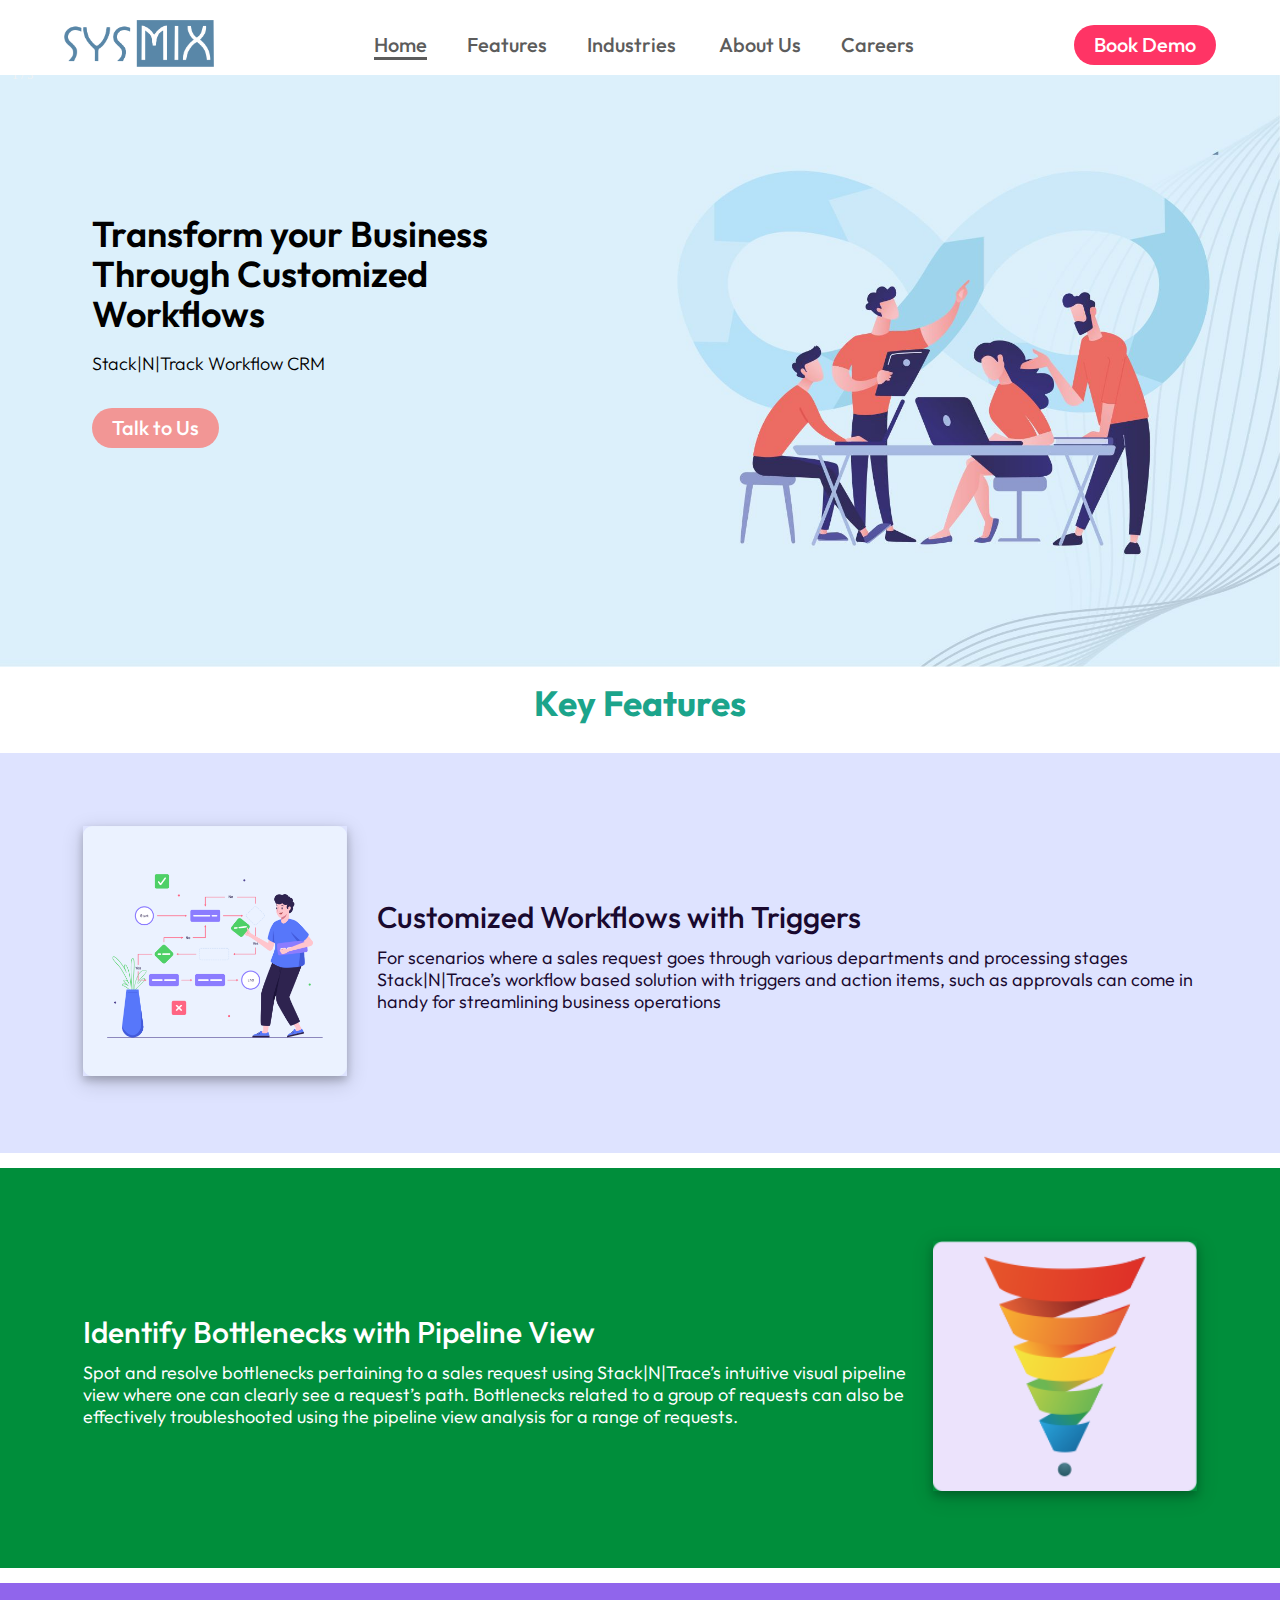
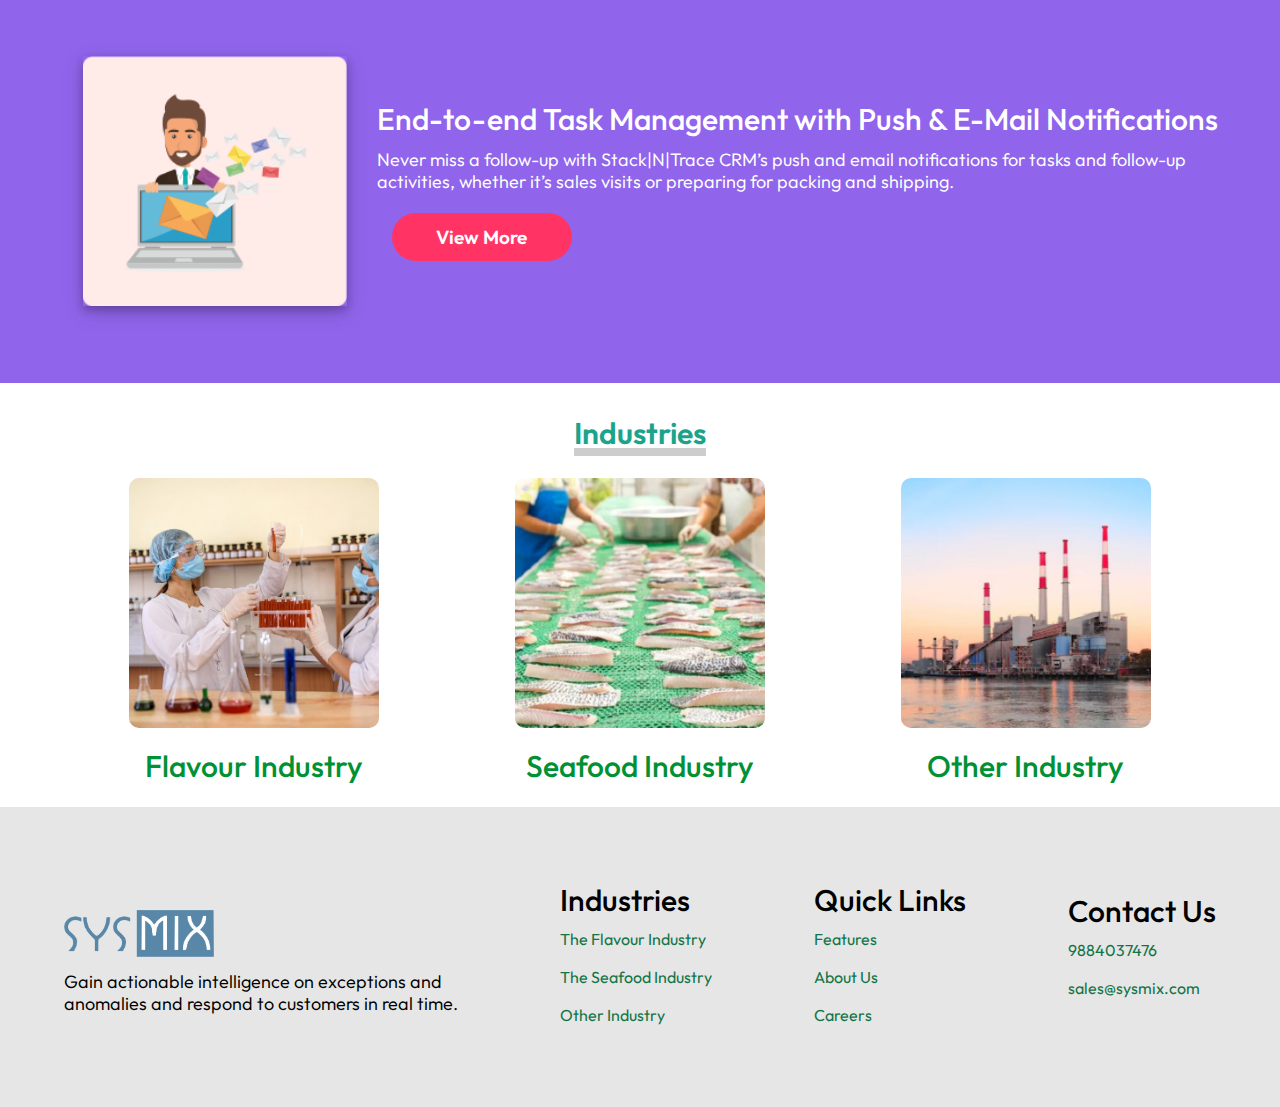
==== index.html @ d74b4821 "first commit" ====
<!DOCTYPE html>
<html lang="en">
<head>
    <meta charset="UTF-8">
    <meta name="viewport" content="width=device-width, initial-scale=1.0">
    <title>Sysmix</title>
    <link rel="stylesheet" href="./index.css">
    <link rel="stylesheet" href="https://cdnjs.cloudflare.com/ajax/libs/font-awesome/6.6.0/css/all.min.css" integrity="sha512-Kc323vGBEqzTmouAECnVceyQqyqdsSiqLQISBL29aUW4U/M7pSPA/gEUZQqv1cwx4OnYxTxve5UMg5GT6L4JJg==" crossorigin="anonymous" referrerpolicy="no-referrer" />
</head>
<body>
        <!-- start of navigation-bar -->
    <div class="navbar">
        <div class="navbar-content">
            <div class="logo">
                <a href="index.html"><img src="./images/Page 2sysmix logo.png" alt=""></a>
            </div>
            <div class="links-content">
                <ul class="nav-links">
                    <li style="text-decoration: underline; text-decoration-thickness: 3px; text-underline-offset: 5px; text-decoration-color: #5c5c5c;"><a href="index.html">Home</a></li>
                    <li><a href="features.html">Features</a></li>
                    <li class="submenu">
                        <a href="flavourindustry.html">Industries <i class="fa-solid fa-angle-down icon"></i></a>
                        <ul class="submenu-content">
                                <div class="submenu-content1">
                                    <div>
                                        <li>
                                            <a href="flavourindustry.html">Flavours
                                            <p>Lorem, ipsum dolor sit amet consectetur adipisicing elit.</p>
                                            </a>
                                        </li>
                                    </div>
                                   
                                     <div>
                                        <li><a href="seafoodindustry.html">Seafood
                                            <p>Lorem, ipsum dolor sit amet consectetur adipisicing elit.</p></a>
                                        </li>

                                    </div>
                                </div>
                                <div class="submenu-content2">
                                    <div>
                                        <li>
                                            <a href="otherindustry.html">Others
                                            <p>Lorem, ipsum dolor sit amet consectetur adipisicing elit.</p></a>
                                        </li>
                                    </div>
                                </div>
                                
                               
                        </ul>
                        
                    
                    </li>
                    <li><a href="aboutus.html">About Us</a></li>
                    <li><a href="career.html">Careers</a></li>
                </ul>
            </div>
            <div class="navbar-button ">
                <button>Book Demo</button>
            </div>
            <button class="nav_toggle">☰</button>
        </div>
    </div>
    <!-- end of navigation-bar -->

     <!-- start of carousel section -->
     <div class="slideshow-container">

        <div class="mySlides fade">
          <div class="numbertext">1 / 3</div>
          <img src="./images/Banner 1.jpg" style="width:100%">
          <div class="text">
           <h1>Transform your Business <br> Through Customized <br> Workflows</h1>
           <h6>Stack|N|Track Workflow CRM</h6>
           <button style="background-color: #f29695; border-style: none;">Talk to Us</button>
          </div>
        </div>
        
        <div class="mySlides fade">
          <div class="numbertext">2 / 3</div>
          <img src="./images/Banner 2.jpg" style="width:100%">
          <div class="text">
           <h1>Maximize Your  <br> Business Potential</h1>
           <h6>Stack|N|Trace can create and automate your workflows with simple condition-based triggers to perform a wide variety of tasks, handling  everything from start-to finish while the sales team can concentrate on winning deals</h6>
           <button style="background-color: #879251; border-style: none;">Book Demo</button>
          </div>
        </div>
        
        <div class="mySlides fade">
          <div class="numbertext">3 / 3</div>
          <img src="./images/Banner 3.jpg" style="width:100%">
          <div class="text">

           <h1>Improve Tracking of Request Pipelines & Ship Faster</h1>
           <h6>Stack|N|Trace CRM's advanced request pipeline tracking system provides complete visibility into your processes, empowering you to make informed 
           decisions and keep the customers satisfied on their journeys.</h6>
           <button style="background-color: #1BA48B; border-style: none;">Book Demo</button>
          </div>
        </div>
        
     </div>
        <br>
        <div style="text-align:center">
          <span class="dot"></span> 
          <span class="dot"></span> 
          <span class="dot"></span> 
        </div>

     <!-- end of carouse section -->

      <!-- start of features -->
      <div class="features">
        <h3> Key Features</h3>
      </div>
      <!-- end of features -->

     <!-- start of customized -->
     <div class="customized">
        <div class="customized-content">
              <div class="img"> 
                 <img src="./images/Page 5first.png" alt="" srcset="">

              </div>
              <div class="right-content">
                 <h1>Customized Workflows  with Triggers</h1>
                 <p>For scenarios where a sales request goes through various departments and processing stages Stack|N|Trace’s workflow based solution with triggers and action items, such as approvals can come in handy for streamlining business operations</p>

              </div>
              
        </div>
    </div>
     <!-- end of customized section -->

     <!-- start of  bottleneck section -->
     <div class="bottleneck-section">
        <div class="bottleneck-content">
           <div class="bottlenect-leftcontent">
                 <h1>Identify Bottlenecks 
                    with Pipeline View</h1>
                    <p>Spot and resolve bottlenecks pertaining to a sales request using Stack|N|Trace’s intuitive visual pipeline view  where one can clearly see a request’s path. Bottlenecks 
                       related to a group of requests can also be effectively troubleshooted using the pipeline view analysis for a  range of requests.</p>
           </div>
           <div class="bottleneck-rightcontent">
              <img src="./images/Page 10.png" alt="">
           </div>

        </div>

      </div>
      <!-- end of bottlenect section -->

       <!-- start of task-management section -->
       <div class="task-management">
        <div class="task-managementcontent">
           <div class="left-content">
              <img src="./images/Page 2feature 3.png" alt="">
           </div>
           <div class="right-content">
              <h1>
                 End-to-end Task Management 
                 with Push & E-Mail Notifications</h1>
              <p >Never miss a follow-up with Stack|N|Trace CRM’s push and email notifications for tasks  and  follow-up activities, whether it’s sales visits or preparing for packing and shipping.</p>
              <a href="features.html"><button>View More</button></a>
           </div>
        </div>
    </div>

    <!-- end of task-management section -->


    <!-- start of Industries -->
    <div class="industry-heading">Industries</div>

    <!-- end of indusstries heading -->

    <!-- start of industries-content -->
        <div class="industry">
            <div class="industry-content">
                <div class="content-1">
                    <div class="img" >
                       <a href="flavourindustry.html"><img src="./images/Page 9Flavour2.jpg" alt=""></a>
                    </div>
                    <div class="heading">
                       <h2>Flavour Industry</h2>
                    </div>
                 </div>
                 <div class="content-1">
                    <div class="img" >
                       <a href="seafoodindustry.html"><img src="./images/Page 10Sea Food.jpg" alt=""></a>
                    </div>
                    <div class="heading">
                       <h2>Seafood Industry</h2>
                    </div>
                 </div>
                 <div class="content-1">
                    <div class="img" >
                       <a href="otherindustry.html"><img src="/images/Page 11Others.jpg" alt=""></a>
                    </div>
                    <div class="heading">
                       <h2>Other Industry</h2>
                    </div>
                 </div>
            </div>
        </div>
    <!-- end of industries-content -->

        <!-- start of footer-section -->
        <div class="footer">
         <div class="footer-content">
             <div class="content-1">
                 <img src="./images/Page 2sysmix logo.png" alt="" style="width: 150px; height: 47px;">
                 <p>Gain actionable intelligence on exceptions and <br>
                     anomalies and respond to customers in real time.</p>
             </div>
             <div class="content-2">
                 <h1>Industries</h1>
                 <ul>
                 <li><a href="flavourindustry.html"> The Flavour Industry</a></li>
                 <li><a href="seafoodindustry.html"> The Seafood Industry </a></li>
                <li><a href="otherindustry.html">Other Industry </a></li>
                 </ul>
             </div>
             <div class="content-3">
                 <h1>Quick Links</h1>
                 <ul>
                 <li><a href="features.html"> Features</a></li>
                 <li><a href="aboutus.html"> About Us</a></li>
                 <li><a href="career.html"> Careers</a></li>
                 </ul>
             </div>
             <div class="content-4">
                 <h1>Contact Us</h1>
                 <ul>
                 <li><i class="fa-solid fa-phone"style="color:#000;"></i><a href=""> 9884037476</a></li>
                 <li><i class="fa-solid fa-envelope " style="color:#000;"></i><a href=""> sales@sysmix.com</a></li>
                 <div style="display: flex;flex-direction: row; margin-top: 6px;">
                     <i class="fa-brands fa-facebook-f " style="margin: 5px 5px; cursor: pointer;"></i>
                     <i class="fa-brands fa-instagram" style="margin: 5px 5px; cursor: pointer;"></i>
                     <i class="fa-brands fa-twitter" style="margin: 5px 5px; cursor: pointer;"></i>
                 </div>
                 
                 </ul>
             </div>
 
         </div>
     </div>
<!-- end of footer-section -->
      <script src="./index.js"></script>
       
</body>
</html>
---- index.css ----
@import url('https://fonts.googleapis.com/css2?family=Outfit:wght@100..900&display=swap');
*{
    margin: 0;
    padding: 0;
    box-sizing: border-box;
}

    /* start of navbar */
.navbar{
    /* border: 1px solid red; */
    max-width: 100%;
    min-height: 50px;
    margin-top: 15px;
    position: fixed;
    top: 0;
    left: 0;
    width: 100%;
    z-index: 999999;
    background-color: #fff;
    
}
.navbar .navbar-content{
    max-width: 90%;
    min-height: 50px;
    /* border: 1px solid green; */
    margin: 0 auto;
    display: flex;
    flex-direction: row;
    align-items: center;
    justify-content: space-between;
}
.navbar .navbar-content .logo a img{
    width: 150px;
    height: 47px;
    
}
.navbar .navbar-content .links-content .nav-links{
    display: flex;
    flex-direction: row;
    justify-content: space-between;
    align-items: center;
    /* border: 1px solid red; */
    max-width: 600px;
    /* gap: 50px; */
}
.navbar .navbar-content .links-content .nav-links li{
    list-style-type: none;
    font-family: "Outfit",sans-serif;
    font-size: 20px;
    font-style: normal;
    font-weight:500;
    line-height: 20px;
    /* border: 1px solid green; */
    margin-right: 40px;
}
.navbar .navbar-content .links-content .nav-links li:last-child{
    margin-right: 0;
}
.navbar .navbar-content .links-content .nav-links li:hover{
    text-decoration: underline;
    text-decoration-thickness: 3px;
    text-underline-offset: 5px;
    text-decoration-color: #5c5c5c;
}
.navbar .navbar-content .links-content .nav-links li a{
    text-decoration: none;
    color: #5c5c5c;
}

.navbar .navbar-content .links-content .nav-links .submenu  .submenu-content{
    display: none;
    position: absolute;
    left: 0;
    width: 100%;
    min-height: 200px;
    background-color: #fff;
    z-index: 99999;
    top: 45px;
   
}
.navbar .navbar-content .links-content .nav-links .submenu:hover .submenu-content{
    display: block;
    display: flex;
    flex-direction: row;
    justify-content: center;
    align-items: center;
    /* gap: 20px; */
    
}
.navbar .navbar-content .links-content .nav-links .submenu .submenu-content .submenu-content1{
   display: flex;
   flex-direction: column;

}
.navbar .navbar-content .links-content .nav-links .submenu .submenu-content .submenu-content1 div{
    margin: 20px 25px;
    /* border: 1px solid red; */
    width: 300px;
    padding: 20px 20px;
}
.navbar .navbar-content .links-content .nav-links .submenu .submenu-content .submenu-content1 div:hover {
    background-color: lightgrey;
    cursor: pointer;
}
.navbar .navbar-content .links-content .nav-links .submenu .submenu-content .submenu-content1 div:hover li{
    text-decoration: none;
}
.navbar .navbar-content .links-content .nav-links .submenu .submenu-content .submenu-content1 div li p{
    font-family: "Outfit",sans-serif;
    font-size: 16px;
    font-weight: 300;
    line-height: 18px;
    color: #5c5c5c;
    margin: 10px 0px;
}
.navbar .navbar-content .links-content .nav-links .submenu .submenu-content .submenu-content2 div li p{
    font-family: "Outfit",sans-serif;
    font-size: 16px;
    font-weight: 300;
    line-height: 18px;
    color: #5c5c5c;
    margin: 10px 0px;
}
.navbar .navbar-content .links-content .nav-links .submenu .submenu-content .submenu-content2 div{
    position: relative;
    bottom: 70px;
}
.navbar .navbar-content .links-content .nav-links .submenu .submenu-content .submenu-content2 div{
    margin: 20px 25px;
    /* border: 1px solid red; */
    width: 300px;
    padding: 20px 20px;
}
.navbar .navbar-content .links-content .nav-links .submenu .submenu-content .submenu-content2 div:hover {
    background-color:lightgrey;
    cursor: pointer;
}
.navbar .navbar-content .links-content .nav-links .submenu .submenu-content .submenu-content2 div:hover li{
    text-decoration: none;
}
.navbar .navbar-content .links-content .nav-links .submenu  .submenu-content li{
    list-style-type: none;
    font-family: "Outfit",sans-serif;
    font-size: 20px;
    font-style: normal;
    font-weight:500;
    line-height: 20px;
}
.navbar .navbar-content .links-content .nav-links .submenu  .submenu li a{
    text-decoration: none;
    color: #5c5c5c;
}
.navbar .navbar-content .links-content .nav-links li a .icon{
    margin-left: 3px;
    transition: transform 0.3s ease;
}
.navbar .navbar-content .links-content .nav-links li a:hover .icon{
    transform: rotate(180deg);
}
.navbar .navbar-content .navbar-button button{
        padding: 10px 20px;
         border-radius: 50px;
         color: #fff;
         background-color: #ff3465;
         font-family: "Outfit",sans-serif;
         font-style: normal;
         font-size: 20px;
         font-weight: 500;
         line-height: 20px;
         color: #fff;
         margin: 10px 0px ;
         border-style: none;
}
.navbar .navbar-content .navbar-button button:hover{
    cursor: pointer;
    outline: 2px solid #ff3465;
    background-color: #fff;
    color: #ff3465;
    box-sizing: border-box;
}
@media only screen and (min-width: 980px) {
 .navbar .navbar-content .links-content{
  display: block;
 }
 .navbar .navbar-content .navbar-button{
  display:block;
 }
 .navbar .navbar-content .nav_toggle{
  display: none;
 }
}
@media only screen and (max-width:981px) {
  .navbar .navbar-content .links-content{
    display:none;
   }
   .navbar .navbar-content .navbar-button{
    display: none;
   }
   .navbar .navbar-content .nav_toggle{
    display: block;
   }
  
  
}
/* end of navbar */

/*start of  automatic carousel section */
    .slideshow-container{
    max-width: 100%;
    min-height: 100px;
    }
    .mySlides {
    display: none;
    /* border: 1px solid blue; */
    position: relative;
    top: 60px;
    }
  
  /* Slideshow container */
  .slideshow-container {
    max-width: 100%;
    position: relative;
    /* border: 1px solid red; */
  }
  
  /* Caption text */
  .text {
    color:#000;
    font-size: 15px;
    padding: 8px 12px;
    position: absolute;
    /* border: 1px solid red;  */
    bottom: 200px; 
    min-height: 200px;
    max-width: 500px;
    left: 30px;
   
    
  }
  .text h1{
    font-family: "Outfit", sans-serif;
    font-style: normal;
    font-weight: 600;
    color: #000;
    font-size: 36px;
    line-height: 40px;
    margin:11 0px;
  }
  .text h6{
    font-family: "Outfit", sans-sefif;
    font-style: normal;
    font-weight: 300;
    color: #000;
    font-size: 18px;
    line-height: 29px;
    margin: 15px 0px;
  }
  .text button{
    margin:15px 0px;
    padding: 10px 20px;
    /* width: 200px; */
    border-radius: 50px;
    color: #fff;
    font-family: "Outfit", sans-serif;
    font-weight: 500;
    font-size: 20px;
    line-height: 20px;
    font-style: normal;
  }
  .text button:hover{
    cursor: pointer;
    border-radius: 50px;
    outline: 2px solid #ff3465;
    /* color: #ff3465;
    background-color:#fff ; */
  }
  .slideshow-container .mySlides .text{
    /* position: relative;
    left: 500px; */
    margin-left: 50px;
  }
  
  /* Number text (1/3 etc) */
  .numbertext {
    color: #f2f2f2;
    font-size: 12px;
    padding: 8px 12px;
    position: absolute;
    top: 0;
  }
  
  /* The dots/bullets/indicators */
  .dot {
    height: 15px;
    width: 15px;
    margin: 0 2px;
    background-color: #bbb;
    border-radius: 50%;
    display: inline-block;
    transition: background-color 0.6s ease;
  }
  
  .active {
    background-color: #717171;
  }
  
  /* Fading animation */
  .fade {
    animation-name: fade;
    animation-duration: 1.5s;
  }
  
  @keyframes fade {
    from {opacity: .4} 
    to {opacity: 1}
  }
  
  /* On smaller screens, decrease text size */
  @media only screen and (max-width: 300px) {
    .text {font-size: 11px}
  }
  
  /* end of automatic carousel section */
  
/* start of features section */
.features{
    text-align: center;
    position: relative;
    top: 20px;
    color: #1BA48B;
    font-family: "Outfit", sans-serif;
    font-style: normal;
    font-weight: 600px;
    font-size: 30px;
    line-height: 70px;
    /* text-decoration: underline 8px #cdcdcd; */
  }
/* end of features section */



/* start of customized section */
.customized{
    /* border: 1px solid red; */
    min-height:400px;
    max-width: 100%;
    position: relative;
    top: 20px;
    background-color: #dee3ff;
    color: #19092f;
    display: flex;
    flex-direction: row;
    justify-content: center;
    align-items: center;
    margin: 15px 0px;
    /* border: 1px solid red; */
  }
  .customized-content{
    /* border: 1px solid red; */
    /* margin: 0 5%; */
    max-width: 90%;
    /* min-height: 100px; */
    display: flex;
    flex-direction: row;
    justify-content: space-between;
    align-items: center;
    position: relative;
    /* flex-wrap: wrap; */
    /* top: 60px; */
    /* border: 1px solid green; */
  }
  .customized-content .img{
    max-width: 100%;
  }
  .customized-content .img img{
    max-width: 100%;
    height: 250px;
    box-shadow: 0 4px 8px 0 rgba(0, 0, 0, 0.2), 0 6px 20px 0 rgba(0, 0, 0, 0.19);
    object-fit: fill;
  }
  .customized-content .right-content{
    /* border: 1px solid red; */
    width: 850px;
    min-height: 100px;
    position: relative;
    left: 30px;
    /* border: 1px solid red; */
  }
  .customized-content .right-content h1{
    font-family: "Outfit", sans-serif;
    font-style: normal;
    font-size: 1.875rem;
    font-weight: 500;
    line-height: 39px;
    color: #19092f;
    margin: 10px 0px;

  
  }
  .customized-content .right-content p{
    font-family: "Outfit", sans-serif;
    font-style: normal;
    font-size: 1.125rem;
    font-weight: 350;
    line-height: 22px;
    color: #19092f;
    margin: 5px 0;
  }

  /* end of customized section */

  /* start of bottlenecks-section */
  .bottleneck-section{
    /* border: 1px solid red; */
    max-width: 100%;
    min-height:400px;
    position: relative;
    top: 20px;
    background-color:#008e3b ;
    color: #fff;
    display: flex;
    align-items: center;
    justify-content: center;
    margin: 15px 0px;
    }
  .bottleneck-section .bottleneck-content{
    display: flex;
    flex-direction: row;
    /* margin: 0 5%; */
    max-width: 90%;
    /* height: 550px; */
    /* border: 1px solid purple; */
    justify-content: space-between;
    align-items: center;
  }
  .bottleneck-section .bottleneck-content .bottlenect-leftcontent{
    width: 850px;
    min-height: 100px;
  }
  .bottleneck-section .bottleneck-content .bottlenect-leftcontent h1{
    font-family: "Outfit", sans-serif;
      font-style: normal;
      font-size: 1.875rem;
      font-weight: 500;
      line-height: 39px;
      color: #fff;
      margin: 10px 0px;
  } 
  .bottleneck-section .bottleneck-content .bottlenect-leftcontent p{
    font-family: "Outfit", sans-serif;
      font-style: normal;
      font-size: 1.125rem;
      font-weight: 350;
      line-height: 22px;
      color: #fff;
      margin: 5px 0;
  }
  .bottleneck-section .bottleneck-content .bottlenect-leftcontent{
    max-width: 100%;
  }
  .bottleneck-section .bottleneck-content .bottleneck-rightcontent img{
    width:100%;
      height: 250px;
      box-shadow: 0 4px 8px 0 rgba(0, 0, 0, 0.2), 0 6px 20px 0 rgba(0, 0, 0, 0.19);
      object-fit: fill;
  }

  /* end of bottlenecks-section */

  /* start of taskmanagement-section */
  .task-management{
    max-width: 100%;
    min-height:400px;
    position: relative;
    top: 20px;
    background-color:#9065ec ;
    color: #fff;
    display: flex;
    align-items: center;
    justify-content: center;
    margin: 15px 0px;
    /* border: 1px solid red; */
  }
  .task-management .task-managementcontent{
    display: flex;
    flex-direction: row;
    /* margin: 0 5%; */
    max-width: 90%;
    /* height: 550px; */
    /* border: 1px solid green; */
    justify-content: space-between;
    align-items: center;
  }
  .task-management .task-managementcontent .left-content{
    max-width: 100%;
  }
  .task-management .task-managementcontent .left-content img{
    max-width:100%;
      height: 250px;
      box-shadow: 0 4px 8px 0 rgba(0, 0, 0, 0.2), 0 6px 20px 0 rgba(0, 0, 0, 0.19);
  }
  .task-management .task-managementcontent .right-content{
    width: 850px;
    min-height: 100px;
    position: relative;
    /* right:40px; */
    left: 30px;
  }
  .task-management .task-managementcontent .right-content h1{
    font-family: "Outfit", sans-serif;
    font-style: normal;
    font-size: 1.875rem;
    font-weight: 500;
    line-height: 39px;
    color: #fff;
    margin: 10px 0px;
  }
  .task-management .task-managementcontent .right-content p{
    font-family: "Outfit", sans-serif;
      font-style: normal;
      font-size: 1.125rem;
      font-weight: 350;
      line-height: 22px;
      color: #fff;
      margin: 5px 0;
      
  }
  .task-management .task-managementcontent .right-content button{
    background-color: #ff3465;
    color: #fff;
    padding: 10px;
    margin: 15px;
    font-size: 19px;
    border-radius: 25px;
    width: 180px;
    border-style: none;
    font-family: "Outfit", sans-serif;
    font-style: normal;
    font-weight: 600;
    line-height: 18px;
    padding: 15px 0px;
  }
  .task-management .task-managementcontent .right-content button:hover{
    cursor: pointer;
    outline: 2px solid #ff3465;
    background-color: #fff;
    color: #ff3465;
  }
  /* end of taskmanagement-section */

  /* start of industry-heading */
    .industry-heading{
    text-align: center;
    position: relative;
    top: 20px;
    color: #1ba48b;
    font-family: "Outfit",sans-serif;
    font-style: normal;
    font-weight: 600;
    font-size: 30px;
    line-height: 70px;
    text-decoration: underline 8px #cdcdcd;
  
  }
  /* end of industry-heading */

 /* start of industry-content */
.industry{
    max-width: 100%;
    min-height: 300px;
    /* border: 1px solid red; */
    position:relative;
    top: 30px;

}
.industry .industry-content{
    width: 90%;
    /* border: 1px solid green; */
    margin: 0 auto;
    display: flex;
    flex-direction: row;
    justify-content: space-around;
    align-items: center;
    gap: 5px;
}
.industry .industry-content .content-1{

}
.industry .industry-content .content-1 .img{
    max-width: 100%;
}
.industry .industry-content .content-1 .img a img{
    width: 100%;
    height: 250px;
    border-radius: 10px;
    transition: transform .2s;
    object-fit: contain;
}
.industry .industry-content .content-1 .img a img:hover{
    transform: scale(1.1);
    cursor: pointer;
}
.industry .industry-content .content-1 .heading{
    margin: 15px 0px;
   text-align: center;
}
.industry .industry-content .content-1 .heading h2{
    font-size: 1.875rem;
    font-family: "Outfit",sans-serif;
    font-weight: 500;
    line-height: 39px;
    color: #009134;
}
 /* end of industry-content */

 
  /* start of footer-section */
  .footer{
    /* border: 1px solid red; */
    top: 36px;
    position: relative;
    max-width: 100%;
    min-height: 300px;
    background-color: #e6e6e6;

 }
 .footer .footer-content{
    max-width: 90%;
    min-height: 300px;
    /* border: 1px solid green; */
    margin: 0 auto;
    display: flex;
    flex-direction: row;
    align-items: center;
    justify-content: space-between;
    flex-wrap: wrap;
 }
 .footer .footer-content .content-1{
    /* max-width: 50%; */
 }
 .footer .footer-content .content-1 img{
    width: 150px;
    height: 60px;
    margin: 10px 0;
 }
 .footer .footer-content .content-1 p{
    font-family: "Outfit",sans-serif;
    font-style: normal;
    font-size: 1.125rem;
    font-weight: 350;
    line-height: 22px;
    color: #000;
 }
 .footer .footer-content .content-2 h1{
    font-family: "Outfit",sans-serif;
    font-style: normal;
    font-size: 1.875rem;
    font-weight: 500;
    line-height: 39px;
    color: #000;
    position: relative;
   
 }
 .footer .footer-content .content-2 ul li {
    font-family: "Outfit", sans-serif;
    font-style: normal;
    size: 18px;
    font-weight: 400;
    line-height: 38px;
    list-style-type: none;
   
  }
  .footer .footer-content .content-2 ul li a:hover{
    text-decoration: underline;
    text-underline-offset: 5px;
    text-decoration-thickness: 2px;
  }
  .footer .footer-content .content-2 ul li a{
    text-decoration: none;
    color: #137547;
    
    
  }
  .footer .footer-content .content-3 h1{
    font-family: "Outfit",sans-serif;
    font-style: normal;
    font-size: 1.875rem;
    font-weight: 500;
    line-height: 39px;
    color: #000;
    position: relative;
   
  }
  .footer .footer-content .content-3 ul li {
    font-family: "Outfit", sans-serif;
    font-style: normal;
    size: 18px;
    font-weight: 400;
    line-height: 38px;
    list-style-type: none;
  }
  .footer .footer-content .content-3 ul li a{
    color: #137547;
    text-decoration: none;
    
  }
  .footer .footer-content .content-3 ul li a:hover{
    text-decoration: underline;
    text-underline-offset: 5px;
    text-decoration-thickness: 2px;
  }

  .footer .footer-content .content-4 h1{
    font-family: "Outfit",sans-serif;
    font-style: normal;
    font-size: 1.875rem;
    font-weight: 500;
    line-height: 39px;
    color: #000;
    position: relative;
  }
  .footer .footer-content .content-4 ul li{
    font-family: "Outfit", sans-serif;
    font-style: normal;
    size: 18px;
    font-weight: 400;
    line-height: 38px;
    list-style-type: none;
  }
  .footer .footer-content .content-4 ul li a{
    color: #137547;
    text-decoration: none;
    
  }
  .footer .footer-content .content-4 ul li a:hover{
    text-decoration: underline;
    text-underline-offset: 5px;
    text-decoration-thickness: 2px;
  }

  /* end of footer section */
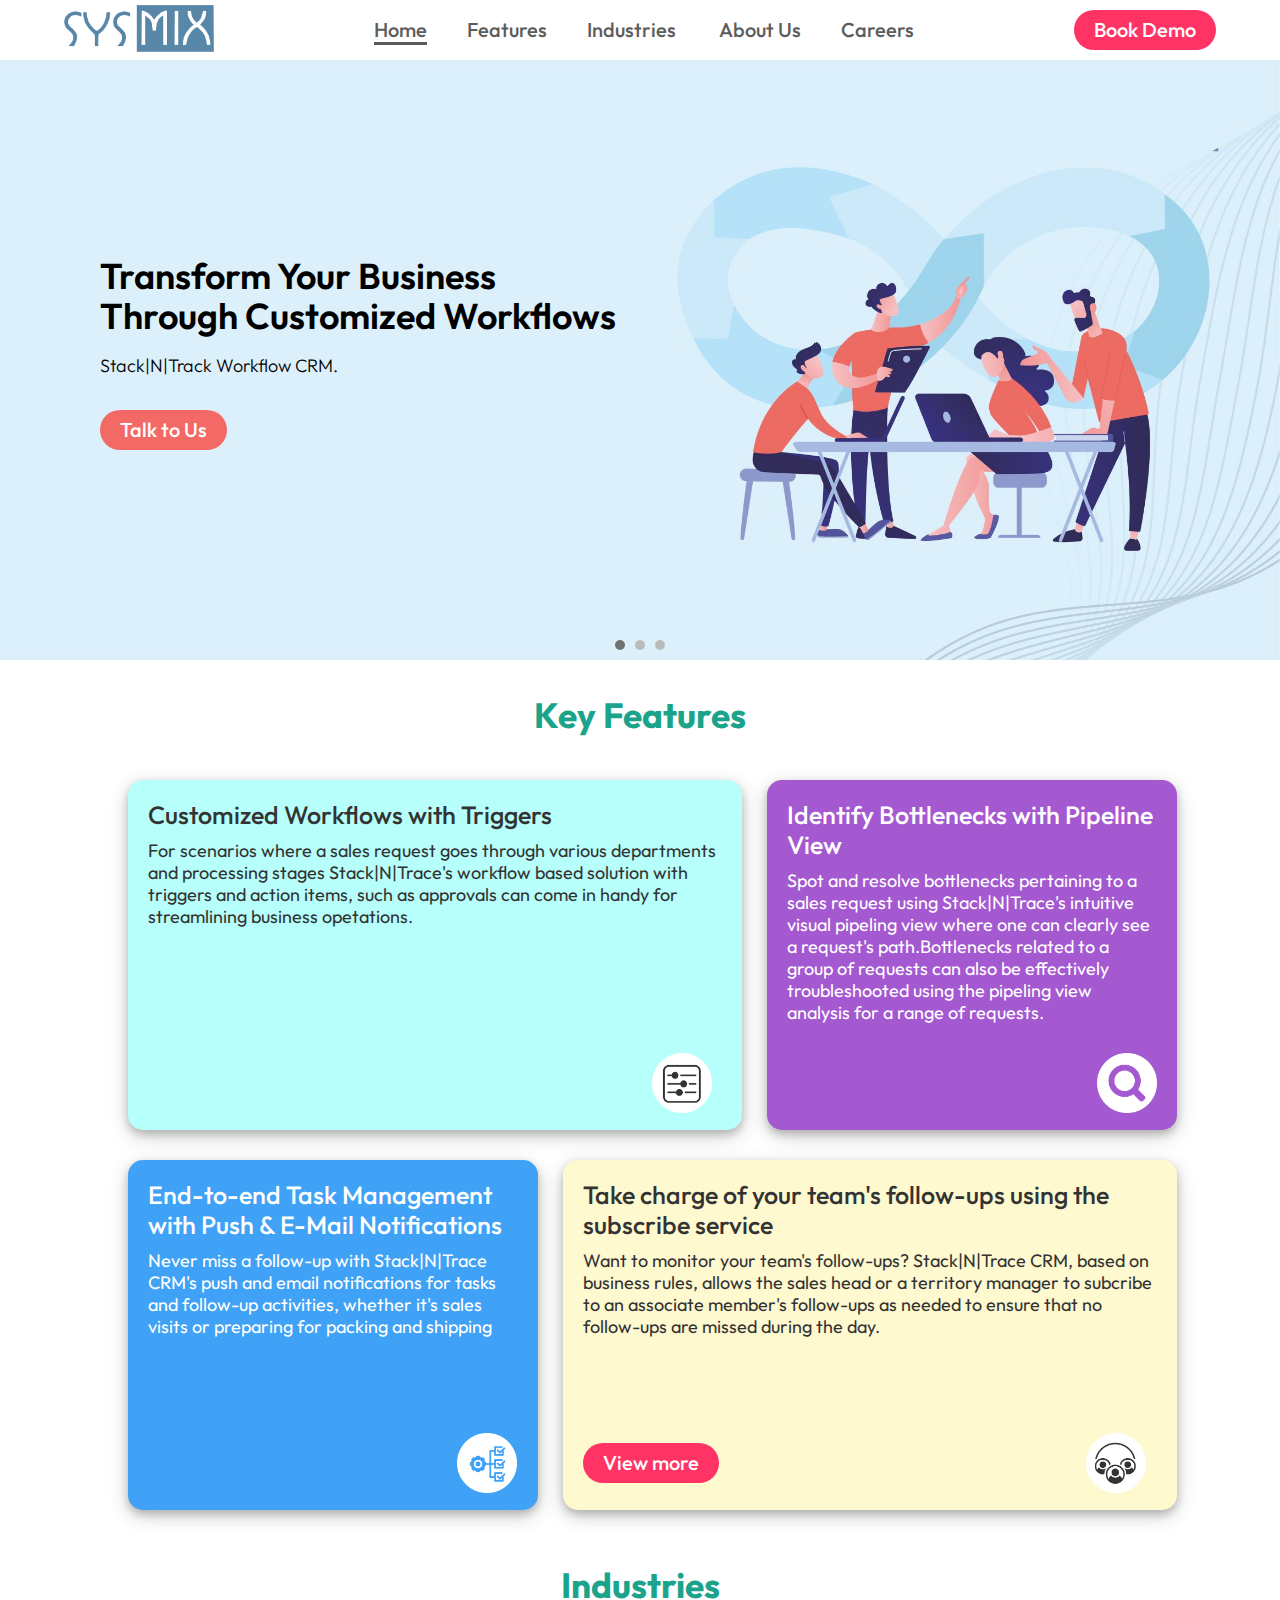
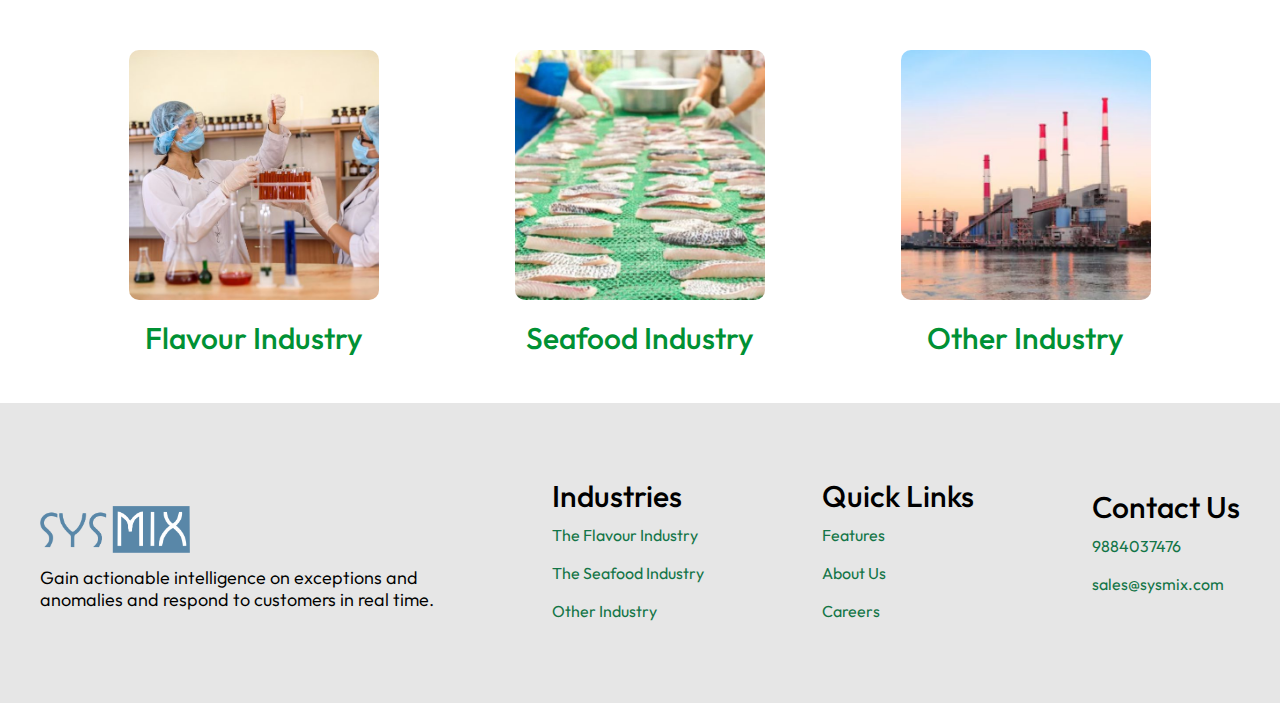
==== commit c4707bc2: "second commit" ====
--- a/index.html
+++ b/index.html
@@ -64,113 +64,82 @@
     <!-- end of navigation-bar -->
 
      <!-- start of carousel section -->
-     <div class="slideshow-container">
-
-        <div class="mySlides fade">
-          <div class="numbertext">1 / 3</div>
-          <img src="./images/Banner 1.jpg" style="width:100%">
-          <div class="text">
-           <h1>Transform your Business <br> Through Customized <br> Workflows</h1>
-           <h6>Stack|N|Track Workflow CRM</h6>
-           <button style="background-color: #f29695; border-style: none;">Talk to Us</button>
+     <div class="carousel">
+        <div class="carousel-inner">
+          <div class="carousel-item active" style="background-image: url('./images/Banner 1.jpg');">
+            <div class="carousel-content">
+              <h1>Transform Your Business <br> Through Customized Workflows</h1>
+              <p>Stack|N|Track Workflow CRM.</p>
+              <button style="background-color: #f26965; border-style:none;">Talk to Us</button>
+            </div>
           </div>
-        </div>
-        
-        <div class="mySlides fade">
-          <div class="numbertext">2 / 3</div>
-          <img src="./images/Banner 2.jpg" style="width:100%">
-          <div class="text">
-           <h1>Maximize Your  <br> Business Potential</h1>
-           <h6>Stack|N|Trace can create and automate your workflows with simple condition-based triggers to perform a wide variety of tasks, handling  everything from start-to finish while the sales team can concentrate on winning deals</h6>
-           <button style="background-color: #879251; border-style: none;">Book Demo</button>
+          <div class="carousel-item" style="background-image: url('./images/Banner 2.jpg');">
+            <div class="carousel-content">
+              <h1>Maximize Your <br> Business Potential</h1>
+              <p>Stack|N|Trace can create and automate your workflows with simple condition-based triggers to perform a wide variety of tasks, handling everything from start-to finish while the sales team can concentrate on winning deals.</p>
+              <button style="background-color: #879251;border-style: none;">Book Demo</button>
+            </div>
           </div>
-        </div>
-        
-        <div class="mySlides fade">
-          <div class="numbertext">3 / 3</div>
-          <img src="./images/Banner 3.jpg" style="width:100%">
-          <div class="text">
-
-           <h1>Improve Tracking of Request Pipelines & Ship Faster</h1>
-           <h6>Stack|N|Trace CRM's advanced request pipeline tracking system provides complete visibility into your processes, empowering you to make informed 
-           decisions and keep the customers satisfied on their journeys.</h6>
-           <button style="background-color: #1BA48B; border-style: none;">Book Demo</button>
+          <div class="carousel-item" style="background-image: url('./images/Banner\ 3.jpg');">
+            <div class="carousel-content">
+              <h1>Improve Tracking of Request Pipelines & ship Faster</h1>
+              <p>Stack|N|Trace CRM's advanced request pipeline tracking system provides complete visibility into your processes, empowering you to make informed
+                decisions and keep the customers satisfied on their journeys.
+              </p>
+              <button style="background-color: #aba48b;border-style: none;">Book Demo</button>
+            </div>
           </div>
         </div>
-        
-     </div>
-        <br>
-        <div style="text-align:center">
-          <span class="dot"></span> 
-          <span class="dot"></span> 
-          <span class="dot"></span> 
-        </div>
-
+        <div class="carousel-indicators">
+          <span class="dot active"></span>
+          <span class="dot"></span>
+          <span class="dot"></span>
+        </div>
+      </div>
      <!-- end of carouse section -->
 
       <!-- start of features -->
-      <div class="features">
+      <div class="features-heading">
         <h3> Key Features</h3>
       </div>
       <!-- end of features -->
 
-     <!-- start of customized -->
-     <div class="customized">
-        <div class="customized-content">
-              <div class="img"> 
-                 <img src="./images/Page 5first.png" alt="" srcset="">
-
-              </div>
-              <div class="right-content">
-                 <h1>Customized Workflows  with Triggers</h1>
-                 <p>For scenarios where a sales request goes through various departments and processing stages Stack|N|Trace’s workflow based solution with triggers and action items, such as approvals can come in handy for streamlining business operations</p>
-
-              </div>
-              
+        <!-- start of features-content -->
+    <div class="features">
+        <div class="features-content flex-container">
+            <div class="flex-item-60">
+                <h2>Customized Workflows with Triggers</h2>
+                <p>For scenarios where a sales request goes through various departments and processing stages Stack|N|Trace's workflow based solution with triggers and action items, such as approvals can come in handy for streamlining business opetations.</p>
+                <img src="./images/Asset 16@10x.png" alt="" style="border-radius: 15px;">
+            </div>
+            <div class="flex-item-40">
+                <h2>Identify Bottlenecks with Pipeline View</h2>
+                <p>Spot and resolve bottlenecks pertaining to a sales request using Stack|N|Trace's intuitive visual pipeling view where one can clearly see a request's path.Bottlenecks related to a group of requests can also be effectively troubleshooted using the pipeling view analysis for a range of requests.</p>
+                <img src="./images/Asset 15@10x.png" alt="" style="border-radius: 15px;">
+            </div>
+        </div>
+
+        <div class="features-content flex-container">
+           <div class="flex-item-40" style="background-color: #3fa2f6;">
+                <h2>End-to-end Task Management with Push &  E-Mail Notifications</h2>
+                <p>Never miss a follow-up with Stack|N|Trace CRM's push and email notifications for tasks and follow-up activities, whether it's sales visits or preparing for packing and shipping</p>
+                <img src="./images/Asset 14@10x.png" alt="" style="border-radius: 15px;">
+            </div>
+            <div class="flex-item-60" style="background-color: #fff9d0;">
+                <h2>Take charge of your team's follow-ups using the subscribe service</h2>
+                <p>Want to monitor your team's follow-ups? Stack|N|Trace CRM, based on business rules, allows the sales head or a territory manager to subcribe to an associate member's follow-ups as needed to ensure that no follow-ups are missed during the day.</p>
+                <img src="./images/Asset 13@10x.png" alt="">
+                <a href="features.html"><button >View more</button></a>
+            </div>
         </div>
     </div>
-     <!-- end of customized section -->
-
-     <!-- start of  bottleneck section -->
-     <div class="bottleneck-section">
-        <div class="bottleneck-content">
-           <div class="bottlenect-leftcontent">
-                 <h1>Identify Bottlenecks 
-                    with Pipeline View</h1>
-                    <p>Spot and resolve bottlenecks pertaining to a sales request using Stack|N|Trace’s intuitive visual pipeline view  where one can clearly see a request’s path. Bottlenecks 
-                       related to a group of requests can also be effectively troubleshooted using the pipeline view analysis for a  range of requests.</p>
-           </div>
-           <div class="bottleneck-rightcontent">
-              <img src="./images/Page 10.png" alt="">
-           </div>
-
-        </div>
-
-      </div>
-      <!-- end of bottlenect section -->
-
-       <!-- start of task-management section -->
-       <div class="task-management">
-        <div class="task-managementcontent">
-           <div class="left-content">
-              <img src="./images/Page 2feature 3.png" alt="">
-           </div>
-           <div class="right-content">
-              <h1>
-                 End-to-end Task Management 
-                 with Push & E-Mail Notifications</h1>
-              <p >Never miss a follow-up with Stack|N|Trace CRM’s push and email notifications for tasks  and  follow-up activities, whether it’s sales visits or preparing for packing and shipping.</p>
-              <a href="features.html"><button>View More</button></a>
-           </div>
-        </div>
+
+    <!-- end of features-content -->
+
+    <!-- start of Industries -->
+    <div class="industry-heading">
+        <h3>Industries</h3>
     </div>
-
-    <!-- end of task-management section -->
-
-
-    <!-- start of Industries -->
-    <div class="industry-heading">Industries</div>
-
     <!-- end of indusstries heading -->
 
     <!-- start of industries-content -->
@@ -194,7 +163,7 @@
                  </div>
                  <div class="content-1">
                     <div class="img" >
-                       <a href="otherindustry.html"><img src="/images/Page 11Others.jpg" alt=""></a>
+                       <a href="otherindustry.html"><img src="./images/Page 11Others.jpg" alt=""></a>
                     </div>
                     <div class="heading">
                        <h2>Other Industry</h2>
--- a/index.css
+++ b/index.css
@@ -10,13 +10,14 @@
     /* border: 1px solid red; */
     max-width: 100%;
     min-height: 50px;
-    margin-top: 15px;
+    /* margin-top: 15px; */
     position: fixed;
     top: 0;
     left: 0;
     width: 100%;
     z-index: 999999;
     background-color: #fff;
+    /* border: 1px solid red; */
     
 }
 .navbar .navbar-content{
@@ -76,6 +77,7 @@
     background-color: #fff;
     z-index: 99999;
     top: 45px;
+    /* border: 5px solid green; */
    
 }
 .navbar .navbar-content .links-content .nav-links .submenu:hover .submenu-content{
@@ -90,6 +92,7 @@
 .navbar .navbar-content .links-content .nav-links .submenu .submenu-content .submenu-content1{
    display: flex;
    flex-direction: column;
+   /* border: 1px solid green; */
 
 }
 .navbar .navbar-content .links-content .nav-links .submenu .submenu-content .submenu-content1 div{
@@ -97,6 +100,8 @@
     /* border: 1px solid red; */
     width: 300px;
     padding: 20px 20px;
+    position: relative;
+    left: 30px;
 }
 .navbar .navbar-content .links-content .nav-links .submenu .submenu-content .submenu-content1 div:hover {
     background-color: lightgrey;
@@ -205,128 +210,110 @@
 /* end of navbar */
 
 /*start of  automatic carousel section */
-    .slideshow-container{
-    max-width: 100%;
-    min-height: 100px;
-    }
-    .mySlides {
-    display: none;
-    /* border: 1px solid blue; */
-    position: relative;
-    top: 60px;
-    }
-  
-  /* Slideshow container */
-  .slideshow-container {
-    max-width: 100%;
-    position: relative;
-    /* border: 1px solid red; */
-  }
-  
-  /* Caption text */
-  .text {
-    color:#000;
-    font-size: 15px;
-    padding: 8px 12px;
-    position: absolute;
-    /* border: 1px solid red;  */
-    bottom: 200px; 
-    min-height: 200px;
-    max-width: 500px;
-    left: 30px;
-   
-    
-  }
-  .text h1{
-    font-family: "Outfit", sans-serif;
-    font-style: normal;
-    font-weight: 600;
-    color: #000;
-    font-size: 36px;
-    line-height: 40px;
-    margin:11 0px;
-  }
-  .text h6{
-    font-family: "Outfit", sans-sefif;
-    font-style: normal;
-    font-weight: 300;
-    color: #000;
-    font-size: 18px;
-    line-height: 29px;
-    margin: 15px 0px;
-  }
-  .text button{
-    margin:15px 0px;
-    padding: 10px 20px;
-    /* width: 200px; */
-    border-radius: 50px;
-    color: #fff;
-    font-family: "Outfit", sans-serif;
-    font-weight: 500;
-    font-size: 20px;
-    line-height: 20px;
-    font-style: normal;
-  }
-  .text button:hover{
-    cursor: pointer;
-    border-radius: 50px;
-    outline: 2px solid #ff3465;
-    /* color: #ff3465;
-    background-color:#fff ; */
-  }
-  .slideshow-container .mySlides .text{
-    /* position: relative;
-    left: 500px; */
-    margin-left: 50px;
-  }
-  
-  /* Number text (1/3 etc) */
-  .numbertext {
-    color: #f2f2f2;
-    font-size: 12px;
-    padding: 8px 12px;
-    position: absolute;
-    top: 0;
-  }
-  
-  /* The dots/bullets/indicators */
-  .dot {
-    height: 15px;
-    width: 15px;
-    margin: 0 2px;
-    background-color: #bbb;
-    border-radius: 50%;
-    display: inline-block;
-    transition: background-color 0.6s ease;
-  }
-  
-  .active {
-    background-color: #717171;
-  }
-  
-  /* Fading animation */
-  .fade {
-    animation-name: fade;
-    animation-duration: 1.5s;
-  }
-  
-  @keyframes fade {
-    from {opacity: .4} 
-    to {opacity: 1}
-  }
-  
-  /* On smaller screens, decrease text size */
-  @media only screen and (max-width: 300px) {
-    .text {font-size: 11px}
-  }
+  
+  
+.carousel {
+  position: relative;
+  width: 100%;
+  height: 600px;
+  overflow: hidden;
+  /* border: 3px solid green; */
+  top: 60px;
+}
+
+.carousel-inner {
+  display: flex;
+  height: 100%;
+  transition: transform 0.5s ease;
+}
+
+.carousel-item {
+  min-width: 100%;
+  height: 100%;
+  background-size: cover;
+  background-position: center;
+  display: flex;
+  align-items: center;
+}
+
+.carousel-content {
+  position: relative;
+  left: 100px;
+  color: white;
+  /* text-shadow: 2px 2px 4px rgba(0, 0, 0, 0.5); */
+  /* border: 1px solid rebeccapurple; */
+  max-width: 600px;
+  
+}
+
+.carousel-content h1 {
+  font-family: "Outfit",sans-serif;
+  font-style: normal;
+  font-weight: 600;
+  color: #000;
+  font-size: 36px;
+  line-height: 40px;
+  margin: 11 0px;
+}
+
+.carousel-content p {
+  font-family: "Outfit", sans-serif;
+  font-style: normal;
+  font-weight: 300;
+  color: #000;
+  font-size: 18px;
+  line-height: 29px;
+  margin: 15px 0px;
+}
+
+.carousel-content button {
+ margin: 15px 0px;
+ padding: 10px 20px;
+ border-radius: 50px;
+ color: #fff;
+ font-family: "Outfit", sans-serif;
+ font-weight: 500;
+ font-size: 20px;
+ line-height: 20px;
+ font-style: normal;
+}
+
+.carousel-content button:hover {
+  cursor: pointer;
+  border-radius: 50px;
+  outline: 2px solid #ff3465;
+}
+
+.carousel-indicators {
+  position: absolute;
+  bottom: 10px;
+  left: 50%;
+  transform: translateX(-50%);
+  display: flex;
+  justify-content: center;
+}
+
+.carousel-indicators .dot {
+  width: 10px;
+  height: 10px;
+  margin: 0 5px;
+  background-color: #bbb;
+  border-radius: 50%;
+  cursor: pointer;
+}
+
+.carousel-indicators .dot.active {
+  background-color: #717171;
+}
+
   
   /* end of automatic carousel section */
   
-/* start of features section */
-.features{
+/* start of features heading section */
+ .features-heading{
     text-align: center;
     position: relative;
-    top: 20px;
+    top: 80px;
     color: #1BA48B;
     font-family: "Outfit", sans-serif;
     font-style: normal;
@@ -335,231 +322,163 @@
     line-height: 70px;
     /* text-decoration: underline 8px #cdcdcd; */
   }
-/* end of features section */
-
-
-
-/* start of customized section */
-.customized{
-    /* border: 1px solid red; */
-    min-height:400px;
-    max-width: 100%;
-    position: relative;
-    top: 20px;
-    background-color: #dee3ff;
-    color: #19092f;
-    display: flex;
-    flex-direction: row;
-    justify-content: center;
-    align-items: center;
-    margin: 15px 0px;
-    /* border: 1px solid red; */
-  }
-  .customized-content{
-    /* border: 1px solid red; */
-    /* margin: 0 5%; */
-    max-width: 90%;
-    /* min-height: 100px; */
-    display: flex;
-    flex-direction: row;
-    justify-content: space-between;
-    align-items: center;
-    position: relative;
-    /* flex-wrap: wrap; */
-    /* top: 60px; */
-    /* border: 1px solid green; */
-  }
-  .customized-content .img{
-    max-width: 100%;
-  }
-  .customized-content .img img{
-    max-width: 100%;
-    height: 250px;
-    box-shadow: 0 4px 8px 0 rgba(0, 0, 0, 0.2), 0 6px 20px 0 rgba(0, 0, 0, 0.19);
-    object-fit: fill;
-  }
-  .customized-content .right-content{
-    /* border: 1px solid red; */
-    width: 850px;
-    min-height: 100px;
-    position: relative;
-    left: 30px;
-    /* border: 1px solid red; */
-  }
-  .customized-content .right-content h1{
-    font-family: "Outfit", sans-serif;
-    font-style: normal;
-    font-size: 1.875rem;
-    font-weight: 500;
-    line-height: 39px;
-    color: #19092f;
-    margin: 10px 0px;
-
-  
-  }
-  .customized-content .right-content p{
-    font-family: "Outfit", sans-serif;
-    font-style: normal;
-    font-size: 1.125rem;
-    font-weight: 350;
-    line-height: 22px;
-    color: #19092f;
-    margin: 5px 0;
-  }
-
-  /* end of customized section */
-
-  /* start of bottlenecks-section */
-  .bottleneck-section{
-    /* border: 1px solid red; */
-    max-width: 100%;
-    min-height:400px;
-    position: relative;
-    top: 20px;
-    background-color:#008e3b ;
-    color: #fff;
-    display: flex;
-    align-items: center;
-    justify-content: center;
-    margin: 15px 0px;
-    }
-  .bottleneck-section .bottleneck-content{
-    display: flex;
-    flex-direction: row;
-    /* margin: 0 5%; */
-    max-width: 90%;
-    /* height: 550px; */
-    /* border: 1px solid purple; */
-    justify-content: space-between;
-    align-items: center;
-  }
-  .bottleneck-section .bottleneck-content .bottlenect-leftcontent{
-    width: 850px;
-    min-height: 100px;
-  }
-  .bottleneck-section .bottleneck-content .bottlenect-leftcontent h1{
-    font-family: "Outfit", sans-serif;
-      font-style: normal;
-      font-size: 1.875rem;
-      font-weight: 500;
-      line-height: 39px;
-      color: #fff;
-      margin: 10px 0px;
-  } 
-  .bottleneck-section .bottleneck-content .bottlenect-leftcontent p{
-    font-family: "Outfit", sans-serif;
-      font-style: normal;
-      font-size: 1.125rem;
-      font-weight: 350;
-      line-height: 22px;
-      color: #fff;
-      margin: 5px 0;
-  }
-  .bottleneck-section .bottleneck-content .bottlenect-leftcontent{
-    max-width: 100%;
-  }
-  .bottleneck-section .bottleneck-content .bottleneck-rightcontent img{
-    width:100%;
-      height: 250px;
-      box-shadow: 0 4px 8px 0 rgba(0, 0, 0, 0.2), 0 6px 20px 0 rgba(0, 0, 0, 0.19);
-      object-fit: fill;
-  }
-
-  /* end of bottlenecks-section */
-
-  /* start of taskmanagement-section */
-  .task-management{
-    max-width: 100%;
-    min-height:400px;
-    position: relative;
-    top: 20px;
-    background-color:#9065ec ;
-    color: #fff;
-    display: flex;
-    align-items: center;
-    justify-content: center;
-    margin: 15px 0px;
-    /* border: 1px solid red; */
-  }
-  .task-management .task-managementcontent{
-    display: flex;
-    flex-direction: row;
-    /* margin: 0 5%; */
-    max-width: 90%;
-    /* height: 550px; */
-    /* border: 1px solid green; */
-    justify-content: space-between;
-    align-items: center;
-  }
-  .task-management .task-managementcontent .left-content{
-    max-width: 100%;
-  }
-  .task-management .task-managementcontent .left-content img{
-    max-width:100%;
-      height: 250px;
-      box-shadow: 0 4px 8px 0 rgba(0, 0, 0, 0.2), 0 6px 20px 0 rgba(0, 0, 0, 0.19);
-  }
-  .task-management .task-managementcontent .right-content{
-    width: 850px;
-    min-height: 100px;
-    position: relative;
-    /* right:40px; */
-    left: 30px;
-  }
-  .task-management .task-managementcontent .right-content h1{
-    font-family: "Outfit", sans-serif;
-    font-style: normal;
-    font-size: 1.875rem;
-    font-weight: 500;
-    line-height: 39px;
-    color: #fff;
-    margin: 10px 0px;
-  }
-  .task-management .task-managementcontent .right-content p{
-    font-family: "Outfit", sans-serif;
-      font-style: normal;
-      font-size: 1.125rem;
-      font-weight: 350;
-      line-height: 22px;
-      color: #fff;
-      margin: 5px 0;
-      
-  }
-  .task-management .task-managementcontent .right-content button{
-    background-color: #ff3465;
-    color: #fff;
-    padding: 10px;
-    margin: 15px;
-    font-size: 19px;
-    border-radius: 25px;
-    width: 180px;
-    border-style: none;
-    font-family: "Outfit", sans-serif;
-    font-style: normal;
-    font-weight: 600;
-    line-height: 18px;
-    padding: 15px 0px;
-  }
-  .task-management .task-managementcontent .right-content button:hover{
-    cursor: pointer;
-    outline: 2px solid #ff3465;
-    background-color: #fff;
-    color: #ff3465;
-  }
-  /* end of taskmanagement-section */
+/* end of features heading section */
+
+/* start of features-content */
+.features{
+  position: relative;
+  top: 110px;
+  /* border: 1px solid red; */
+  max-width: 100%;
+  min-height: 350px;
+  /* display: flex;
+  align-items: center;
+  justify-content: center; */
+  margin: 0;
+  padding: 0;
+  /* background-color: #e6f3ff; */
+}
+.features .features-content{
+  width: 80%;
+  margin: 0 auto;
+  /* border: 1px solid green; */
+  min-height: 350px;
+  display: flex;
+  max-width: 1200px;
+  gap: 25px;
+  margin-bottom: 30px;
+  /* background-color: #e6f3ff; */
+}
+.flex-item-60, .flex-item-40 {
+  padding: 20px;
+  box-sizing: border-box;
+ 
+}
+
+.flex-item-60 {
+  flex: 0 0 60%;
+  background-color: #b6fffa;
+  border-radius: 15px;
+  color: #333333;
+  position: relative;
+  box-shadow: 0 4px 8px 0 rgba(0, 0, 0, 0.2), 0 6px 20px 0 rgba(0, 0, 0, 0.19);
+  /* border: 4px solid rebeccapurple; */
+}
+.flex-item-60 h2{
+  font-family: "Outfit", sans-serif;
+  font-style: normal;
+  font-size: 25px;
+  line-height: 30px;
+  font-weight: 500;
+  margin-bottom: 10px;
+}
+.flex-item-60 p{
+  font-family: "Outfit", sans-serif;
+  font-style: normal;
+  font-size: 18px;
+  line-height: 22px;
+  font-weight: 400;
+  text-align: left;
+  
+}
+.flex-item-60 button{
+  padding: 10px 20px;
+  border-radius: 50px;
+  color: #fff;
+  background-color: #ff3465;
+  font-family: "Outfit",sans-serif;
+  font-style: normal;
+  font-size: 20px;
+  font-weight: 500;
+  line-height: 20px;
+  color: #fff;
+  margin: 10px 0px ;
+  border-style: none;
+  box-sizing: border-box;
+  position: absolute;
+  bottom: 5%;
+}
+.flex-item-60 button:hover{
+  cursor: pointer;
+  outline: 2px solid #ff3465;
+  background-color: #fff;
+  color: #ff3465;
+  
+}
+.flex-item-60 img{
+  display: block;
+  width: 60px;
+  height: 60px;
+  position: absolute;
+  right: 5%;
+  bottom: 5%;
+}
+
+.flex-item-40 {
+  flex: 0 0 40%;
+  background-color: #a459d1;
+  border-radius: 15px;
+  color: #fff;
+  position: relative;
+  box-shadow: 0 4px 8px 0 rgba(0, 0, 0, 0.2), 0 6px 20px 0 rgba(0, 0, 0, 0.19);
+}
+.flex-item-40 h2{
+  font-family: "Outfit", sans-serif;
+  font-style: normal;
+  font-size: 25px;
+  line-height: 30px;
+  font-weight: 500;
+  margin-bottom: 10px;
+}
+.flex-item-40 p{
+  font-family: "Outfit", sans-serif;
+  font-style: normal;
+  font-size: 18px;
+  line-height: 22px;
+  font-weight: 400;
+  text-align: left;
+  
+}
+.flex-item-40 img{
+  display: block;
+  width: 60px;
+  height: 60px;
+  position: absolute;
+  right: 5%;
+  bottom: 5%;
+}
+
+/* Responsive adjustments */
+@media (max-width: 768px) {
+  .flex-container {
+      flex-direction: column;
+  }
+
+  .flex-item-60, .flex-item-40 {
+      flex: 1 0 auto;
+      width: 100%;
+  }
+}
+
+/* end of features-content */
+
+
+
+
 
   /* start of industry-heading */
     .industry-heading{
     text-align: center;
     position: relative;
-    top: 20px;
+    top: 120px;
     color: #1ba48b;
     font-family: "Outfit",sans-serif;
     font-style: normal;
     font-weight: 600;
     font-size: 30px;
     line-height: 70px;
-    text-decoration: underline 8px #cdcdcd;
+    margin-top: 20px;
+    /* text-decoration: underline 8px #cdcdcd; */
   
   }
   /* end of industry-heading */
@@ -570,7 +489,7 @@
     min-height: 300px;
     /* border: 1px solid red; */
     position:relative;
-    top: 30px;
+    top: 150px;
 
 }
 .industry .industry-content{
@@ -582,6 +501,7 @@
     justify-content: space-around;
     align-items: center;
     gap: 5px;
+    max-width: 1200px;
 }
 .industry .industry-content .content-1{
 
@@ -611,13 +531,76 @@
     line-height: 39px;
     color: #009134;
 }
+
+
+@media (max-width: 1200px) {
+  .industry .industry-content {
+      flex-direction: row;
+      justify-content: space-between;
+  }
+}
+
+@media (max-width: 992px) {
+  .industry .industry-content {
+      flex-direction: column;
+      align-items: center;
+      gap: 10px;
+  }
+
+  .industry .industry-content .content-1 .img a img {
+      height: 200px;
+  }
+
+  .industry .industry-content .content-1 .heading h2 {
+      font-size: 1.5rem;
+      line-height: 32px;
+  }
+}
+
+@media (max-width: 768px) {
+  .industry {
+      top: 100px;
+  }
+
+  .industry .industry-content {
+      width: 95%;
+  }
+
+  .industry .industry-content .content-1 .img a img {
+      height: 180px;
+  }
+
+  .industry .industry-content .content-1 .heading h2 {
+      font-size: 1.25rem;
+      line-height: 28px;
+  }
+}
+
+@media (max-width: 576px) {
+  .industry {
+      top: 170px;
+  }
+
+  .industry .industry-content {
+      width: 100%;
+  }
+
+  .industry .industry-content .content-1 .img a img {
+      height: 150px;
+  }
+
+  .industry .industry-content .content-1 .heading h2 {
+      font-size: 1rem;
+      line-height: 24px;
+  }
+}
  /* end of industry-content */
 
  
   /* start of footer-section */
   .footer{
     /* border: 1px solid red; */
-    top: 36px;
+    top: 180px;
     position: relative;
     max-width: 100%;
     min-height: 300px;
@@ -634,6 +617,7 @@
     align-items: center;
     justify-content: space-between;
     flex-wrap: wrap;
+    max-width: 1200px;
  }
  .footer .footer-content .content-1{
     /* max-width: 50%; */
@@ -738,4 +722,50 @@
     text-decoration-thickness: 2px;
   }
 
+  @media only screen and (max-width: 768px) {
+    .footer .footer-content {
+        flex-direction: column;
+        align-items: center;
+        text-align: center;
+    }
+
+    .footer .footer-content .content-1 img {
+        width: 120px;
+        height: 50px;
+    }
+
+    .footer .footer-content .content-2 h1,
+    .footer .footer-content .content-3 h1,
+    .footer .footer-content .content-4 h1 {
+        font-size: 1.5rem;
+    }
+
+    .footer .footer-content .content-2 ul li,
+    .footer .footer-content .content-3 ul li,
+    .footer .footer-content .content-4 ul li {
+        font-size: 16px;
+        line-height: 30px;
+    }
+}
+
+@media only screen and (max-width: 480px) {
+    .footer .footer-content .content-1 img {
+        width: 100px;
+        height: 40px;
+    }
+
+    .footer .footer-content .content-2 h1,
+    .footer .footer-content .content-3 h1,
+    .footer .footer-content .content-4 h1 {
+        font-size: 1.25rem;
+    }
+
+    .footer .footer-content .content-2 ul li,
+    .footer .footer-content .content-3 ul li,
+    .footer .footer-content .content-4 ul li {
+        font-size: 14px;
+        line-height: 28px;
+    }
+}
+
   /* end of footer section */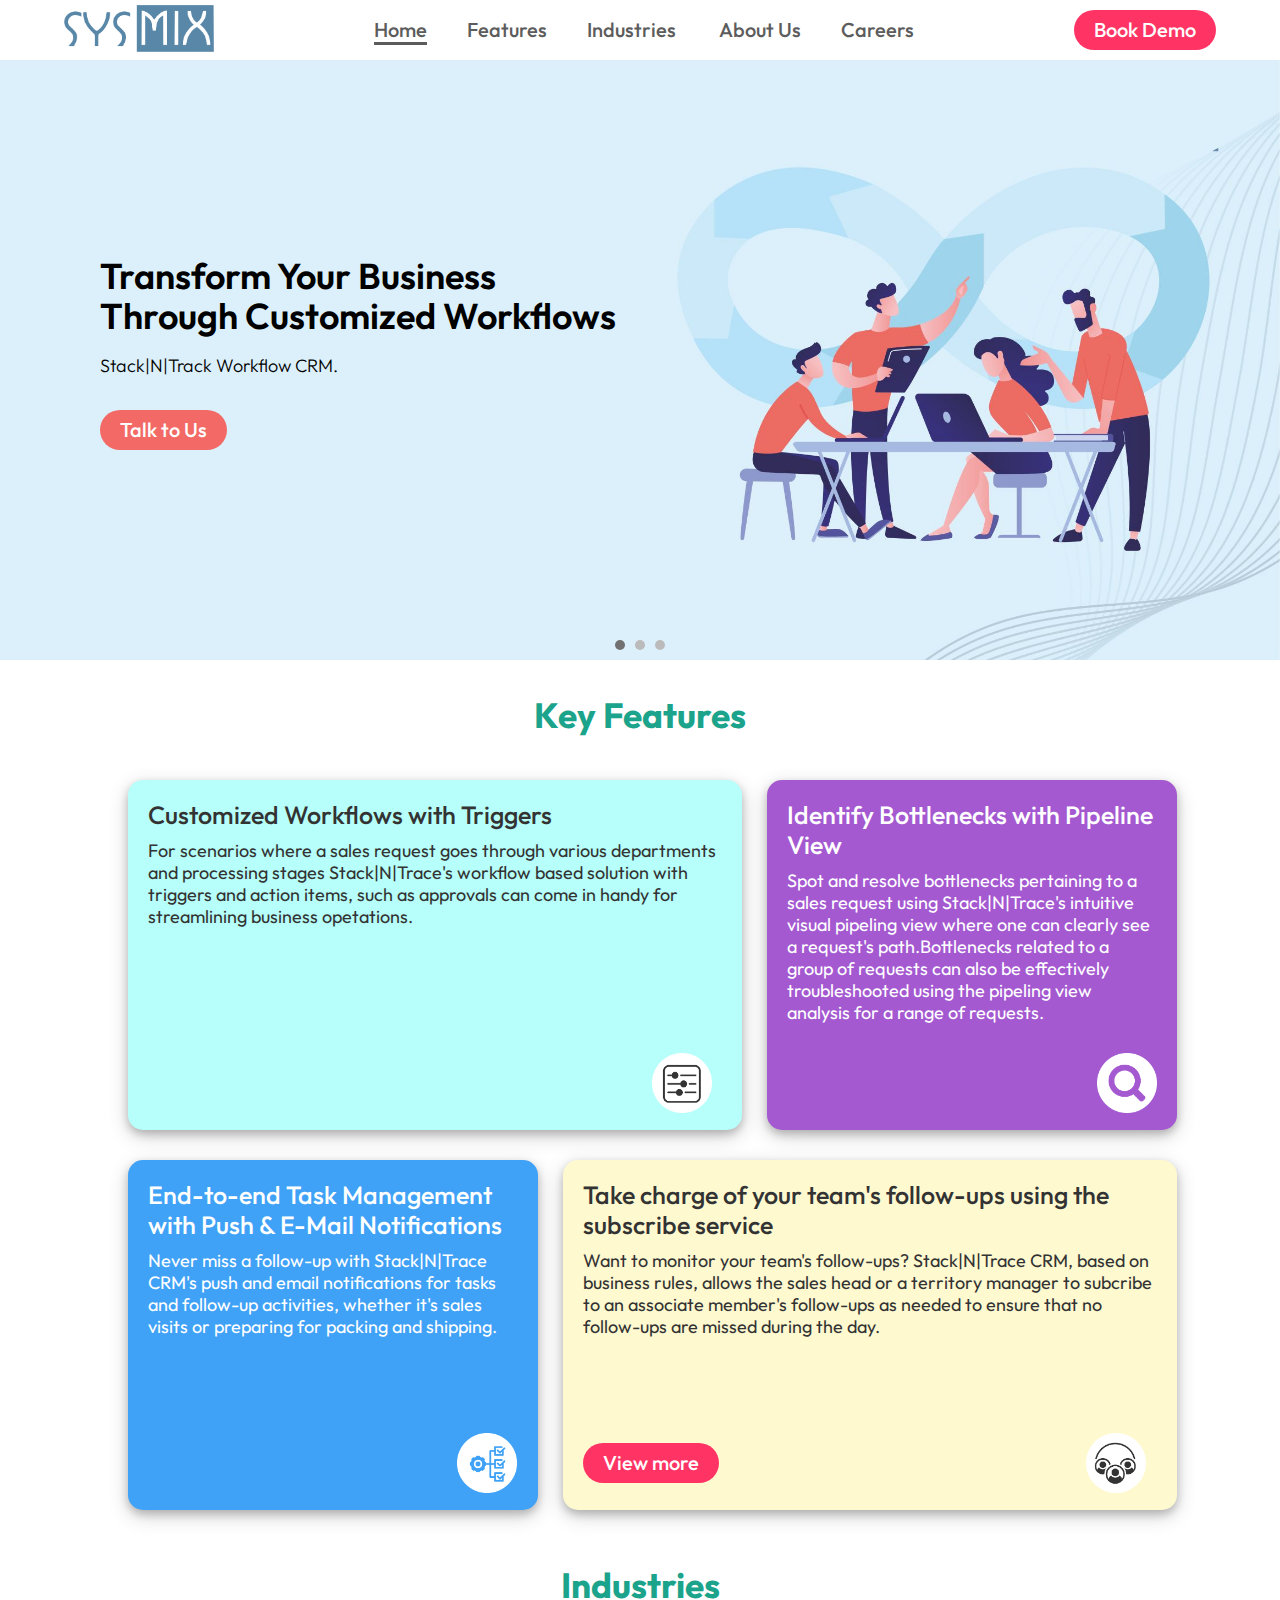
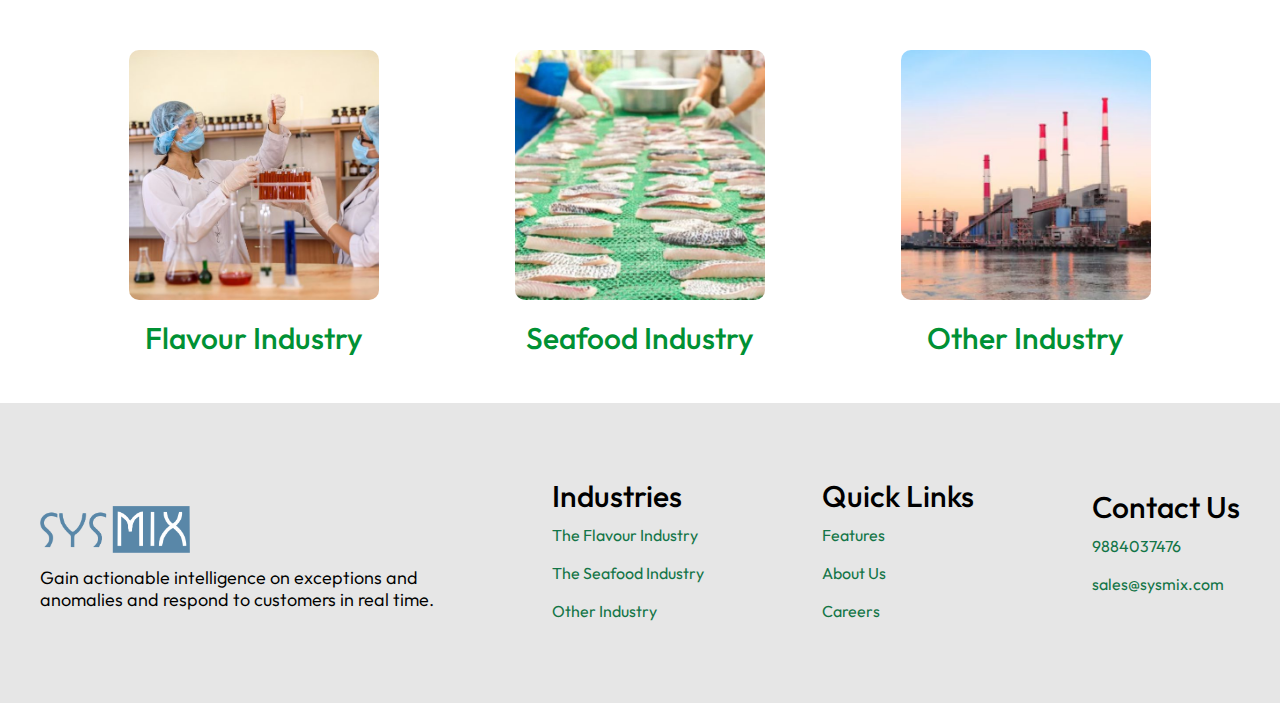
==== commit c7ac0b19: "added some changes" ====
--- a/index.html
+++ b/index.html
@@ -122,7 +122,7 @@
         <div class="features-content flex-container">
            <div class="flex-item-40" style="background-color: #3fa2f6;">
                 <h2>End-to-end Task Management with Push &  E-Mail Notifications</h2>
-                <p>Never miss a follow-up with Stack|N|Trace CRM's push and email notifications for tasks and follow-up activities, whether it's sales visits or preparing for packing and shipping</p>
+                <p>Never miss a follow-up with Stack|N|Trace CRM's push and email notifications for tasks and follow-up activities, whether it's sales visits or preparing for packing and shipping.</p>
                 <img src="./images/Asset 14@10x.png" alt="" style="border-radius: 15px;">
             </div>
             <div class="flex-item-60" style="background-color: #fff9d0;">
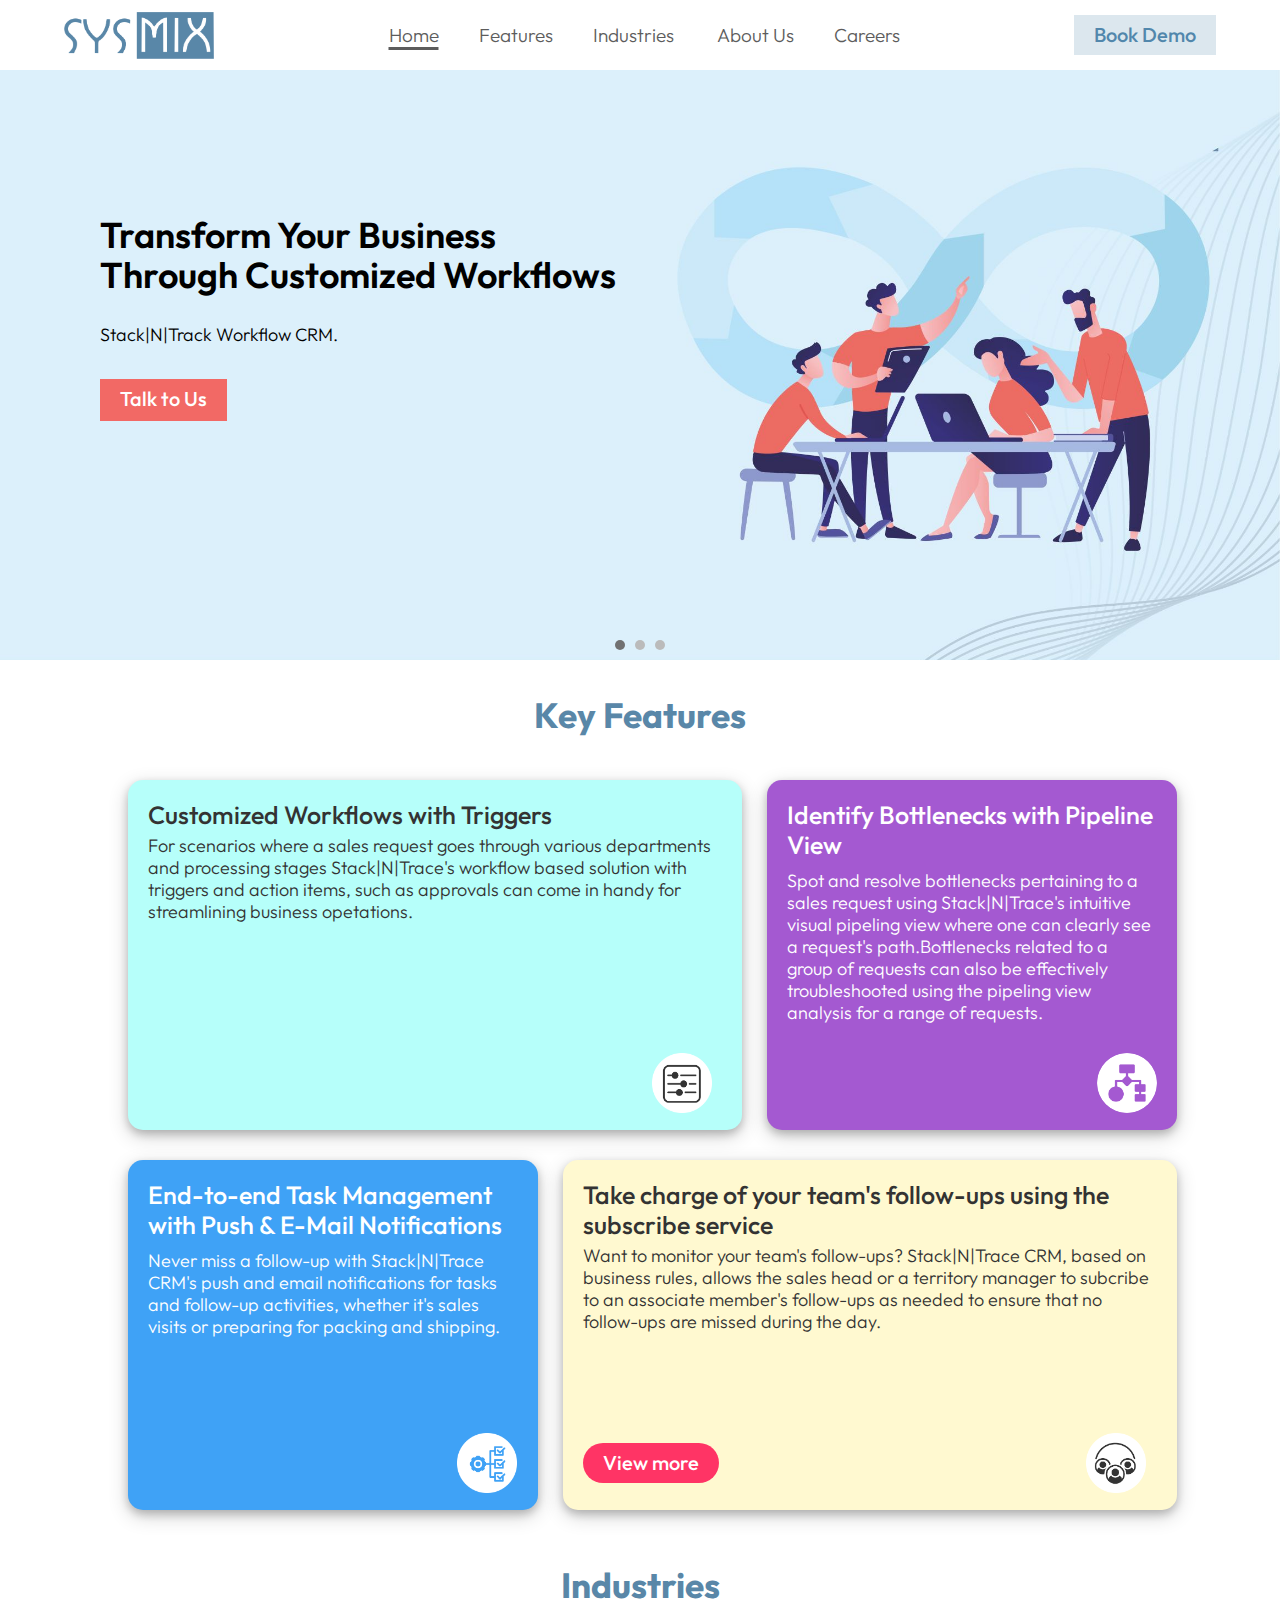
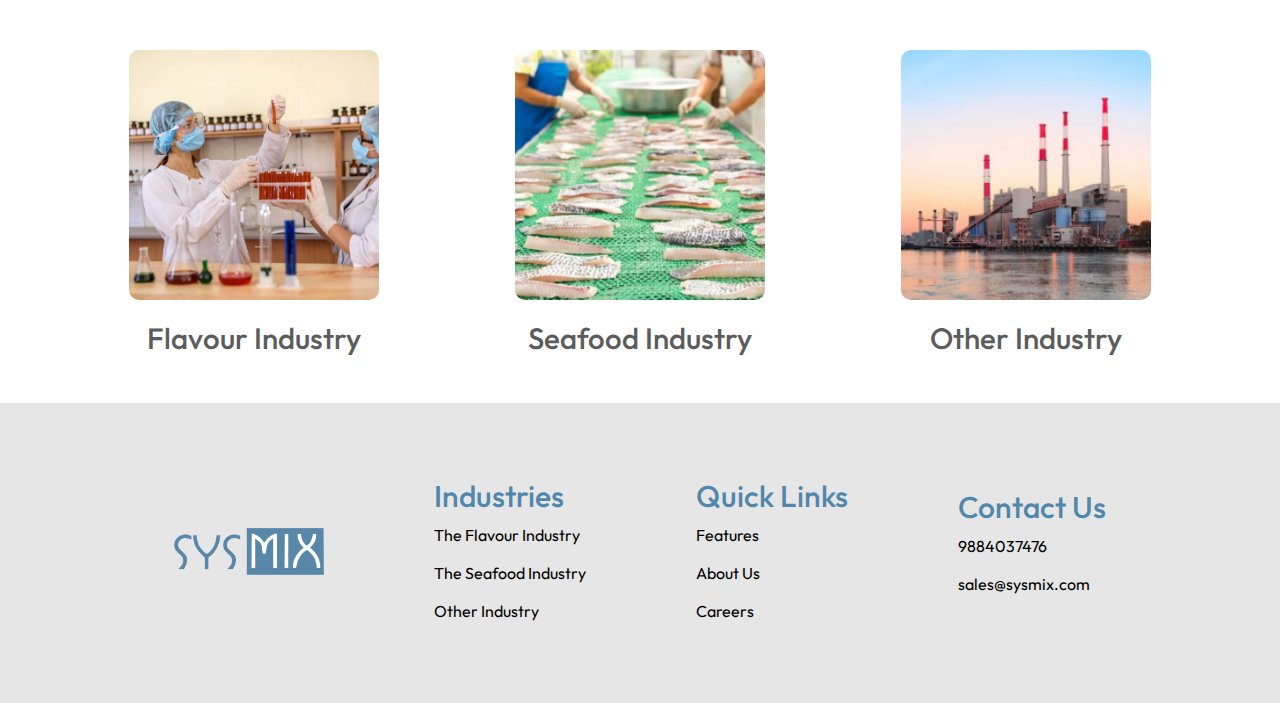
==== commit 96542283: "added changes" ====
--- a/index.html
+++ b/index.html
@@ -68,9 +68,9 @@
         <div class="carousel-inner">
           <div class="carousel-item active" style="background-image: url('./images/Banner 1.jpg');">
             <div class="carousel-content">
-              <h1>Transform Your Business <br> Through Customized Workflows</h1>
-              <p>Stack|N|Track Workflow CRM.</p>
-              <button style="background-color: #f26965; border-style:none;">Talk to Us</button>
+              <h1 style="position: relative;bottom: 40px;">Transform Your Business <br> Through Customized Workflows</h1>
+              <p style="position: relative;bottom:30px;">Stack|N|Track Workflow CRM.</p>
+              <button style="background-color: #f26965; border-style:none;position: relative;bottom: 30px;">Talk to Us</button>
             </div>
           </div>
           <div class="carousel-item" style="background-image: url('./images/Banner 2.jpg');">
@@ -82,7 +82,7 @@
           </div>
           <div class="carousel-item" style="background-image: url('./images/Banner\ 3.jpg');">
             <div class="carousel-content">
-              <h1>Improve Tracking of Request Pipelines & ship Faster</h1>
+              <h1 style="position: relative; bottom: 15px;">Improve Tracking of Request Pipelines & ship Faster</h1>
               <p>Stack|N|Trace CRM's advanced request pipeline tracking system provides complete visibility into your processes, empowering you to make informed
                 decisions and keep the customers satisfied on their journeys.
               </p>
@@ -115,7 +115,7 @@
             <div class="flex-item-40">
                 <h2>Identify Bottlenecks with Pipeline View</h2>
                 <p>Spot and resolve bottlenecks pertaining to a sales request using Stack|N|Trace's intuitive visual pipeling view where one can clearly see a request's path.Bottlenecks related to a group of requests can also be effectively troubleshooted using the pipeling view analysis for a range of requests.</p>
-                <img src="./images/Asset 15@10x.png" alt="" style="border-radius: 15px;">
+                <img src="./images/Asset 22@10x.png" alt="" style="border-radius: 15px; border-radius: 50px;">
             </div>
         </div>
 
@@ -129,7 +129,7 @@
                 <h2>Take charge of your team's follow-ups using the subscribe service</h2>
                 <p>Want to monitor your team's follow-ups? Stack|N|Trace CRM, based on business rules, allows the sales head or a territory manager to subcribe to an associate member's follow-ups as needed to ensure that no follow-ups are missed during the day.</p>
                 <img src="./images/Asset 13@10x.png" alt="">
-                <a href="features.html"><button >View more</button></a>
+                <a href="features.html#features-section"><button >View more</button></a>
             </div>
         </div>
     </div>
@@ -178,8 +178,8 @@
          <div class="footer-content">
              <div class="content-1">
                  <img src="./images/Page 2sysmix logo.png" alt="" style="width: 150px; height: 47px;">
-                 <p>Gain actionable intelligence on exceptions and <br>
-                     anomalies and respond to customers in real time.</p>
+                 <!-- <p>Gain actionable intelligence on exceptions and <br>
+                     anomalies and respond to customers in real time.</p> -->
              </div>
              <div class="content-2">
                  <h1>Industries</h1>
--- a/index.css
+++ b/index.css
@@ -9,7 +9,7 @@
 .navbar{
     /* border: 1px solid red; */
     max-width: 100%;
-    min-height: 50px;
+    min-height: 70px;
     /* margin-top: 15px; */
     position: fixed;
     top: 0;
@@ -18,10 +18,13 @@
     z-index: 999999;
     background-color: #fff;
     /* border: 1px solid red; */
+    display: flex;
+    align-items:center;
     
 }
 .navbar .navbar-content{
-    max-width: 90%;
+
+    width: 90%;
     min-height: 50px;
     /* border: 1px solid green; */
     margin: 0 auto;
@@ -33,6 +36,7 @@
 .navbar .navbar-content .logo a img{
     width: 150px;
     height: 47px;
+    display: block;
     
 }
 .navbar .navbar-content .links-content .nav-links{
@@ -47,9 +51,9 @@
 .navbar .navbar-content .links-content .nav-links li{
     list-style-type: none;
     font-family: "Outfit",sans-serif;
-    font-size: 20px;
-    font-style: normal;
-    font-weight:500;
+    font-size: 19px;
+    font-style: normal;
+    font-weight:300;
     line-height: 20px;
     /* border: 1px solid green; */
     margin-right: 40px;
@@ -76,8 +80,8 @@
     min-height: 200px;
     background-color: #fff;
     z-index: 99999;
-    top: 45px;
-    /* border: 5px solid green; */
+    top: 55px;
+    /* border: 2px solid green; */
    
 }
 .navbar .navbar-content .links-content .nav-links .submenu:hover .submenu-content{
@@ -103,8 +107,14 @@
     position: relative;
     left: 30px;
 }
+.navbar .navbar-content .links-content .nav-links .submenu .submenu-content .submenu-content1 div li a{
+  color: #5287ac;
+}
+.navbar .navbar-content .links-content .nav-links .submenu .submenu-content .submenu-content2 div li a{
+  color: #5287ac;
+}
 .navbar .navbar-content .links-content .nav-links .submenu .submenu-content .submenu-content1 div:hover {
-    background-color: lightgrey;
+    background-color: #e6eaff;
     cursor: pointer;
 }
 .navbar .navbar-content .links-content .nav-links .submenu .submenu-content .submenu-content1 div:hover li{
@@ -128,7 +138,8 @@
 }
 .navbar .navbar-content .links-content .nav-links .submenu .submenu-content .submenu-content2 div{
     position: relative;
-    bottom: 70px;
+    bottom: 78px;
+    /* border: 1px solid green; */
 }
 .navbar .navbar-content .links-content .nav-links .submenu .submenu-content .submenu-content2 div{
     margin: 20px 25px;
@@ -137,7 +148,7 @@
     padding: 20px 20px;
 }
 .navbar .navbar-content .links-content .nav-links .submenu .submenu-content .submenu-content2 div:hover {
-    background-color:lightgrey;
+    background-color:#e6eaff;
     cursor: pointer;
 }
 .navbar .navbar-content .links-content .nav-links .submenu .submenu-content .submenu-content2 div:hover li{
@@ -150,6 +161,8 @@
     font-style: normal;
     font-weight:500;
     line-height: 20px;
+    /* border: 1px solid rebeccapurple; */
+    /* color: #5287ac; */
 }
 .navbar .navbar-content .links-content .nav-links .submenu  .submenu li a{
     text-decoration: none;
@@ -162,26 +175,27 @@
 .navbar .navbar-content .links-content .nav-links li a:hover .icon{
     transform: rotate(180deg);
 }
+
 .navbar .navbar-content .navbar-button button{
         padding: 10px 20px;
-         border-radius: 50px;
-         color: #fff;
-         background-color: #ff3465;
+         /* border-radius: 50px; */
+         /* background-color: #ff3465; */
          font-family: "Outfit",sans-serif;
          font-style: normal;
          font-size: 20px;
          font-weight: 500;
          line-height: 20px;
-         color: #fff;
+         color: #5287ac;
          margin: 10px 0px ;
          border-style: none;
+         background-color: #dce7ee;
 }
 .navbar .navbar-content .navbar-button button:hover{
     cursor: pointer;
-    outline: 2px solid #ff3465;
-    background-color: #fff;
+    /* outline: 2px solid #ff3465; */
+    /* background-color: #fff;
     color: #ff3465;
-    box-sizing: border-box;
+    box-sizing: border-box; */
 }
 @media only screen and (min-width: 980px) {
  .navbar .navbar-content .links-content{
@@ -268,8 +282,8 @@
 
 .carousel-content button {
  margin: 15px 0px;
- padding: 10px 20px;
- border-radius: 50px;
+ padding: 10px 20px 12px 20px;
+ /* border-radius: 50px; */
  color: #fff;
  font-family: "Outfit", sans-serif;
  font-weight: 500;
@@ -280,7 +294,7 @@
 
 .carousel-content button:hover {
   cursor: pointer;
-  border-radius: 50px;
+  /* border-radius: 50px; */
   outline: 2px solid #ff3465;
 }
 
@@ -314,7 +328,7 @@
     text-align: center;
     position: relative;
     top: 80px;
-    color: #1BA48B;
+    color: #5987a8;
     font-family: "Outfit", sans-serif;
     font-style: normal;
     font-weight: 600px;
@@ -370,14 +384,14 @@
   font-size: 25px;
   line-height: 30px;
   font-weight: 500;
-  margin-bottom: 10px;
+  margin-bottom: 5px;
 }
 .flex-item-60 p{
   font-family: "Outfit", sans-serif;
   font-style: normal;
   font-size: 18px;
   line-height: 22px;
-  font-weight: 400;
+  font-weight: 300;
   text-align: left;
   
 }
@@ -435,7 +449,7 @@
   font-style: normal;
   font-size: 18px;
   line-height: 22px;
-  font-weight: 400;
+  font-weight: 300;
   text-align: left;
   
 }
@@ -471,7 +485,7 @@
     text-align: center;
     position: relative;
     top: 120px;
-    color: #1ba48b;
+    color: #5987a8;
     font-family: "Outfit",sans-serif;
     font-style: normal;
     font-weight: 600;
@@ -525,11 +539,11 @@
    text-align: center;
 }
 .industry .industry-content .content-1 .heading h2{
-    font-size: 1.875rem;
+    font-size: 1.840rem;
     font-family: "Outfit",sans-serif;
     font-weight: 500;
     line-height: 39px;
-    color: #009134;
+    color: #5c5c5c;
 }
 
 
@@ -608,14 +622,14 @@
 
  }
  .footer .footer-content{
-    max-width: 90%;
+    width: 90%;
     min-height: 300px;
     /* border: 1px solid green; */
     margin: 0 auto;
     display: flex;
     flex-direction: row;
     align-items: center;
-    justify-content: space-between;
+    justify-content: space-evenly;
     flex-wrap: wrap;
     max-width: 1200px;
  }
@@ -641,7 +655,7 @@
     font-size: 1.875rem;
     font-weight: 500;
     line-height: 39px;
-    color: #000;
+    color: #5287ac;
     position: relative;
    
  }
@@ -661,7 +675,7 @@
   }
   .footer .footer-content .content-2 ul li a{
     text-decoration: none;
-    color: #137547;
+    color: #000;
     
     
   }
@@ -671,7 +685,7 @@
     font-size: 1.875rem;
     font-weight: 500;
     line-height: 39px;
-    color: #000;
+    color: #5287ac;
     position: relative;
    
   }
@@ -684,7 +698,7 @@
     list-style-type: none;
   }
   .footer .footer-content .content-3 ul li a{
-    color: #137547;
+    color: #000;
     text-decoration: none;
     
   }
@@ -700,7 +714,7 @@
     font-size: 1.875rem;
     font-weight: 500;
     line-height: 39px;
-    color: #000;
+    color: #5287ac;
     position: relative;
   }
   .footer .footer-content .content-4 ul li{
@@ -712,7 +726,7 @@
     list-style-type: none;
   }
   .footer .footer-content .content-4 ul li a{
-    color: #137547;
+    color: #000;
     text-decoration: none;
     
   }
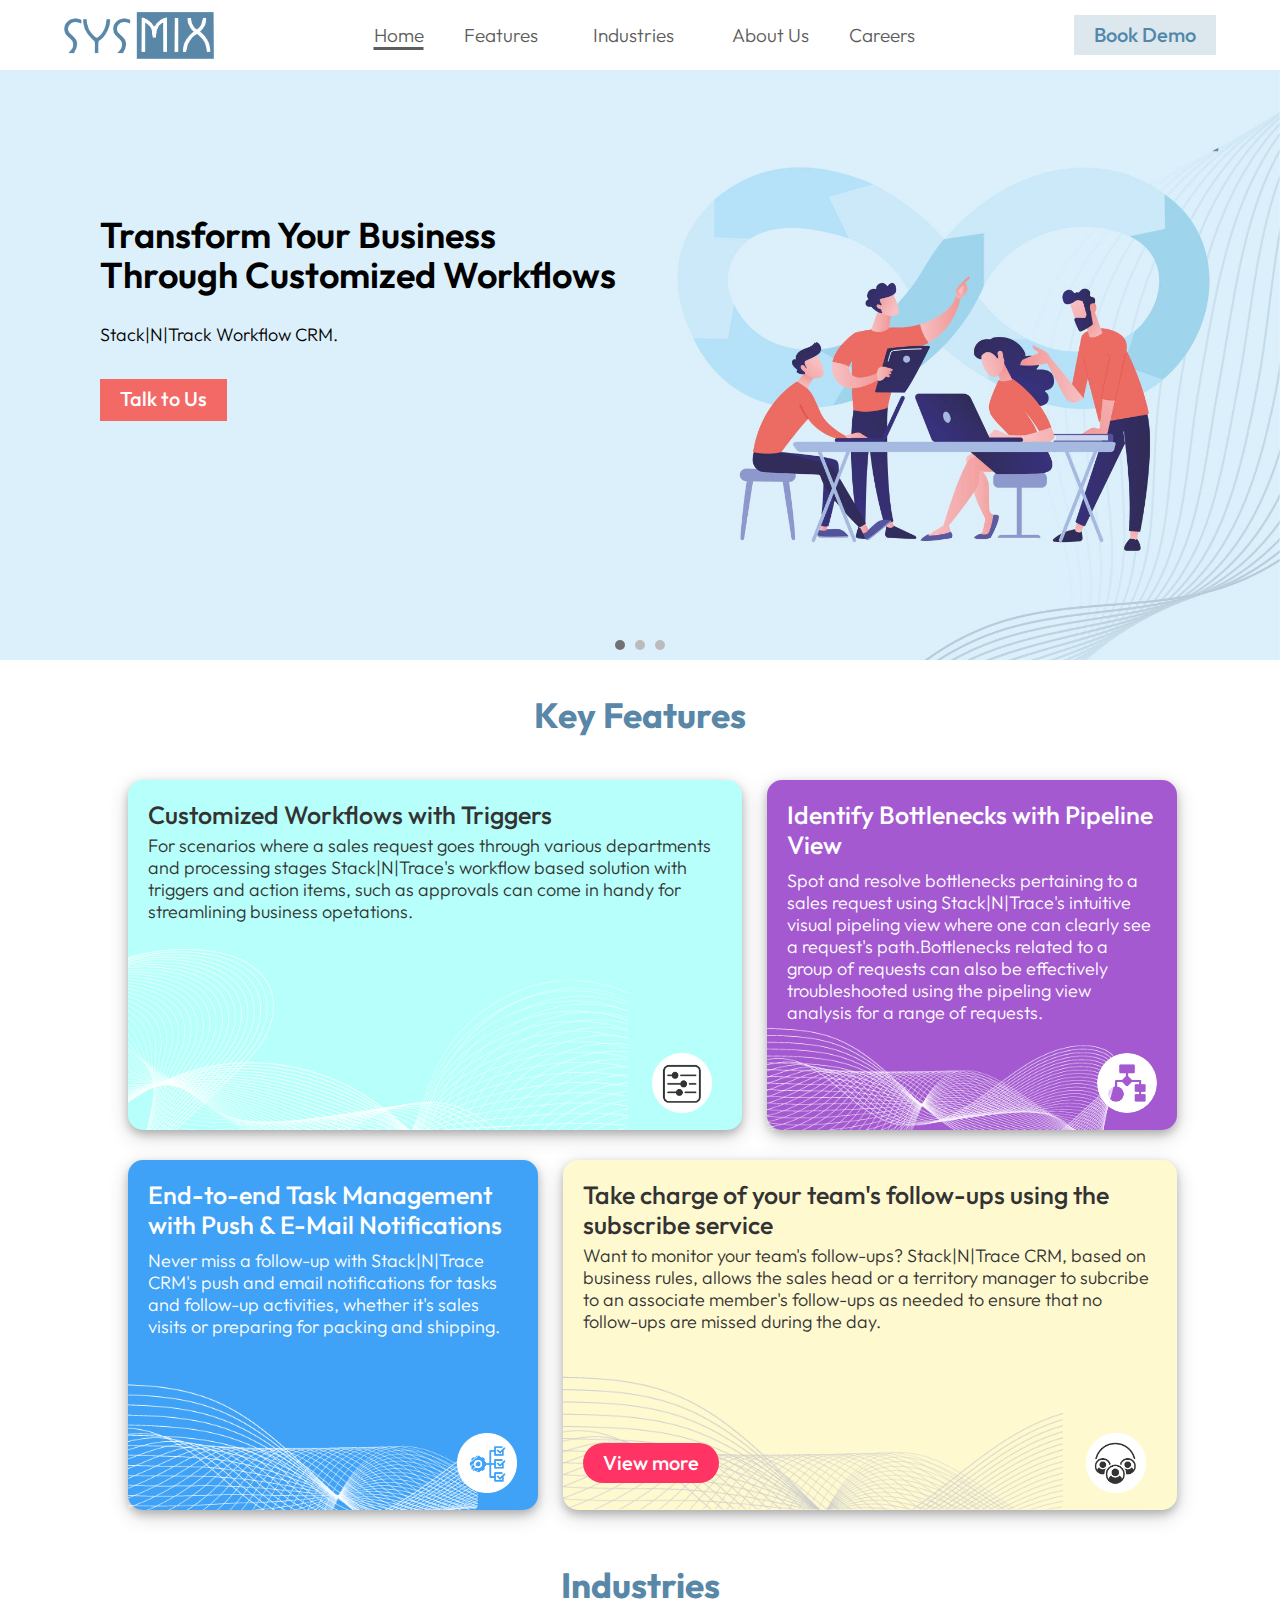
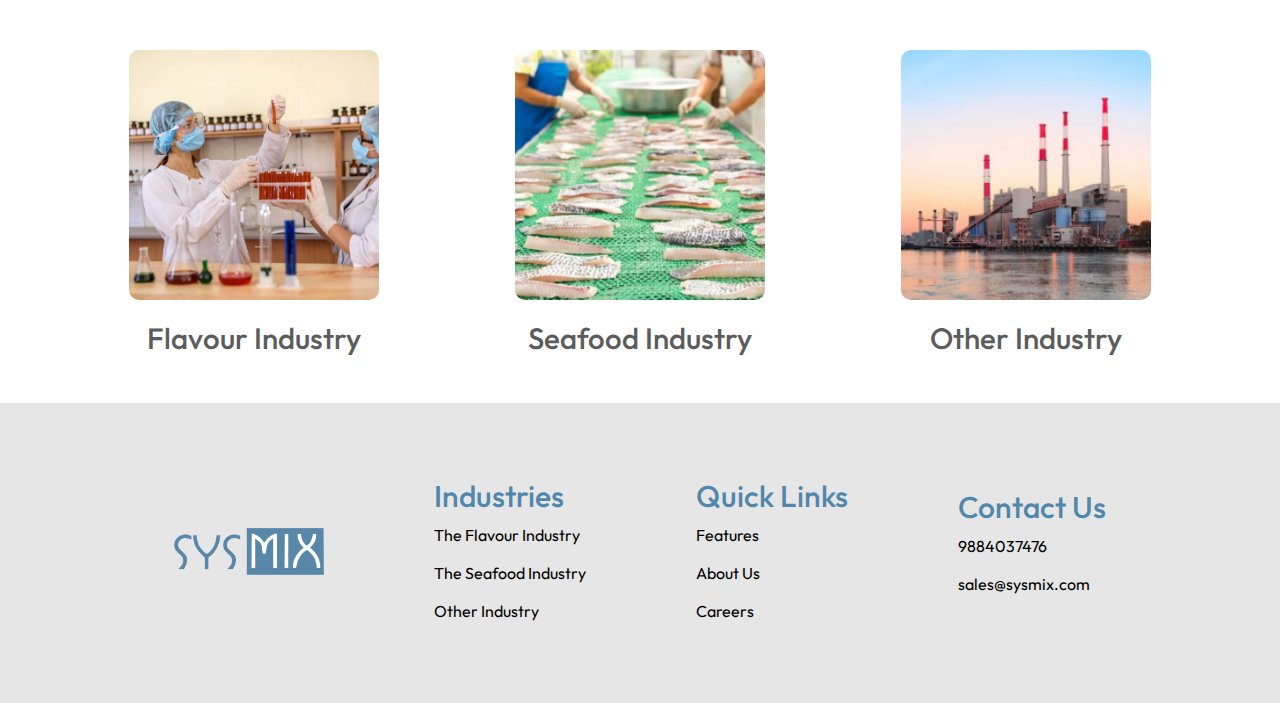
==== commit d6149a46: "final changes" ====
--- a/index.html
+++ b/index.html
@@ -110,12 +110,15 @@
             <div class="flex-item-60">
                 <h2>Customized Workflows with Triggers</h2>
                 <p>For scenarios where a sales request goes through various departments and processing stages Stack|N|Trace's workflow based solution with triggers and action items, such as approvals can come in handy for streamlining business opetations.</p>
+                <img src="./images/1.png" alt="" style="position: absolute;left: 0; bottom: 0;width: 500px; height: 400px;">
                 <img src="./images/Asset 16@10x.png" alt="" style="border-radius: 15px;">
+               
             </div>
             <div class="flex-item-40">
                 <h2>Identify Bottlenecks with Pipeline View</h2>
                 <p>Spot and resolve bottlenecks pertaining to a sales request using Stack|N|Trace's intuitive visual pipeling view where one can clearly see a request's path.Bottlenecks related to a group of requests can also be effectively troubleshooted using the pipeling view analysis for a range of requests.</p>
                 <img src="./images/Asset 22@10x.png" alt="" style="border-radius: 15px; border-radius: 50px;">
+                <img src="./images/2.png" alt="" style="position: absolute;left: 0; bottom: 0; width: 350px; height: 400px;">
             </div>
         </div>
 
@@ -124,11 +127,13 @@
                 <h2>End-to-end Task Management with Push &  E-Mail Notifications</h2>
                 <p>Never miss a follow-up with Stack|N|Trace CRM's push and email notifications for tasks and follow-up activities, whether it's sales visits or preparing for packing and shipping.</p>
                 <img src="./images/Asset 14@10x.png" alt="" style="border-radius: 15px;">
+                <img src="./images/3.png" alt="" style="position: absolute;left: 0; bottom: 0; width: 350px; height: 400px;">
             </div>
             <div class="flex-item-60" style="background-color: #fff9d0;">
                 <h2>Take charge of your team's follow-ups using the subscribe service</h2>
                 <p>Want to monitor your team's follow-ups? Stack|N|Trace CRM, based on business rules, allows the sales head or a territory manager to subcribe to an associate member's follow-ups as needed to ensure that no follow-ups are missed during the day.</p>
                 <img src="./images/Asset 13@10x.png" alt="">
+                <img src="./images/4.png" alt="" style="position: absolute;left: 0; bottom: 0;width: 500px; height: 400px;">
                 <a href="features.html#features-section"><button >View more</button></a>
             </div>
         </div>
--- a/index.css
+++ b/index.css
@@ -32,6 +32,7 @@
     flex-direction: row;
     align-items: center;
     justify-content: space-between;
+    max-width: 1200px;
 }
 .navbar .navbar-content .logo a img{
     width: 150px;
@@ -72,6 +73,10 @@
     color: #5c5c5c;
 }
 
+.navbar .navbar-content .links-content .nav-links .submenu{
+  padding: 15px;
+  
+}
 .navbar .navbar-content .links-content .nav-links .submenu  .submenu-content{
     display: none;
     position: absolute;
@@ -80,8 +85,12 @@
     min-height: 200px;
     background-color: #fff;
     z-index: 99999;
-    top: 55px;
+    top: 60px;
     /* border: 2px solid green; */
+    /* top: 100%; */
+    /* left: 0; */
+    /* width: 100vw; */
+   
    
 }
 .navbar .navbar-content .links-content .nav-links .submenu:hover .submenu-content{
@@ -91,8 +100,16 @@
     justify-content: center;
     align-items: center;
     /* gap: 20px; */
+    /* border: 1px solid green; */
+    /* transition: opacity 0.3s ease, visibility 0.3s ease; */
     
-}
+    
+}
+.navbar .navbar-content .links-content .nav-links .submenu:hover .submenu-content:hover{
+  
+}
+
+
 .navbar .navbar-content .links-content .nav-links .submenu .submenu-content .submenu-content1{
    display: flex;
    flex-direction: column;
@@ -196,6 +213,8 @@
     /* background-color: #fff;
     color: #ff3465;
     box-sizing: border-box; */
+    background-color: #5287ac;
+    color: #fff;
 }
 @media only screen and (min-width: 980px) {
  .navbar .navbar-content .links-content{
@@ -295,7 +314,7 @@
 .carousel-content button:hover {
   cursor: pointer;
   /* border-radius: 50px; */
-  outline: 2px solid #ff3465;
+  /* outline: 2px solid #ff3465; */
 }
 
 .carousel-indicators {
@@ -362,10 +381,12 @@
   gap: 25px;
   margin-bottom: 30px;
   /* background-color: #e6f3ff; */
+  /* min-height: 240px; */
 }
 .flex-item-60, .flex-item-40 {
   padding: 20px;
   box-sizing: border-box;
+  /* min-height: 511px; */
  
 }
 
@@ -385,6 +406,9 @@
   line-height: 30px;
   font-weight: 500;
   margin-bottom: 5px;
+  /* position: relative;
+  top: 71.55px;
+  left: 42.91px; */
 }
 .flex-item-60 p{
   font-family: "Outfit", sans-serif;
@@ -393,6 +417,9 @@
   line-height: 22px;
   font-weight: 300;
   text-align: left;
+  /* position: relative;
+  top: 101.55px;
+  left: 42.91px; */
   
 }
 .flex-item-60 button{
@@ -432,6 +459,7 @@
   flex: 0 0 40%;
   background-color: #a459d1;
   border-radius: 15px;
+  /* min-height: 511px; */
   color: #fff;
   position: relative;
   box-shadow: 0 4px 8px 0 rgba(0, 0, 0, 0.2), 0 6px 20px 0 rgba(0, 0, 0, 0.19);
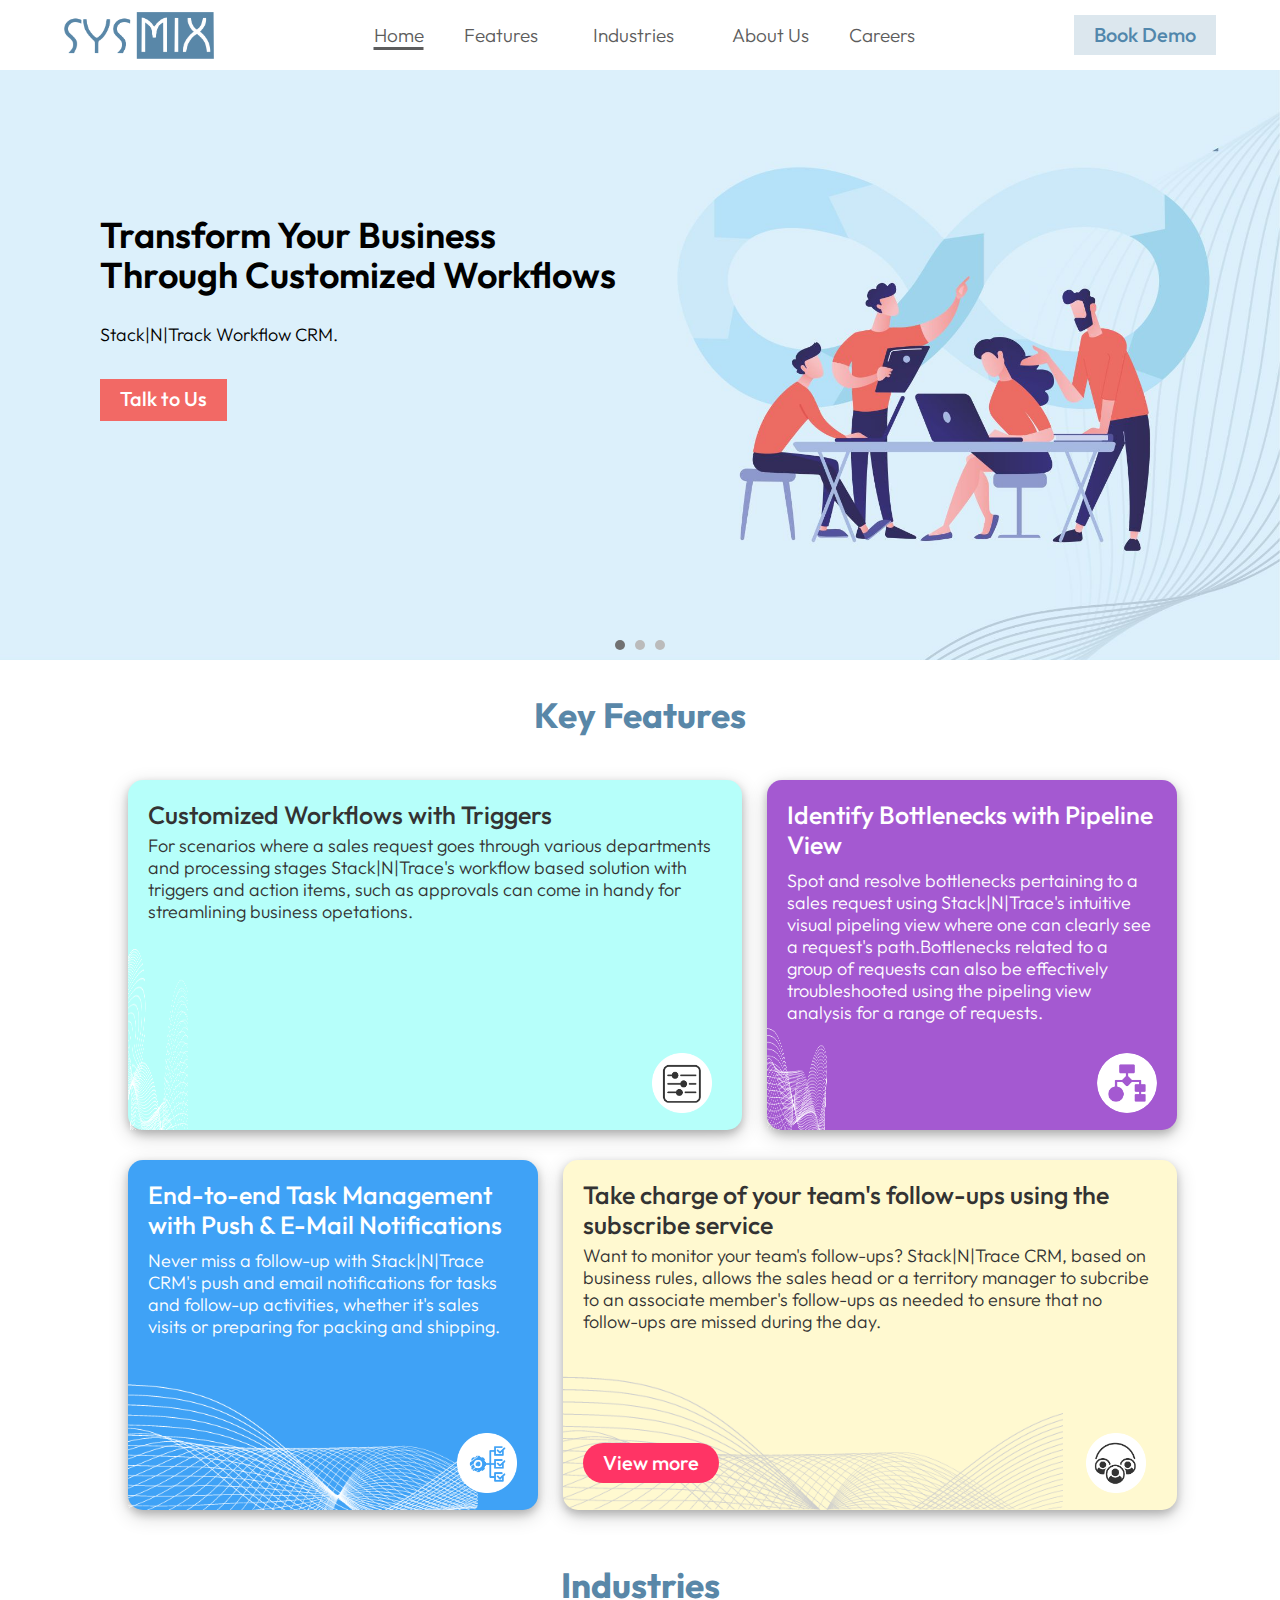
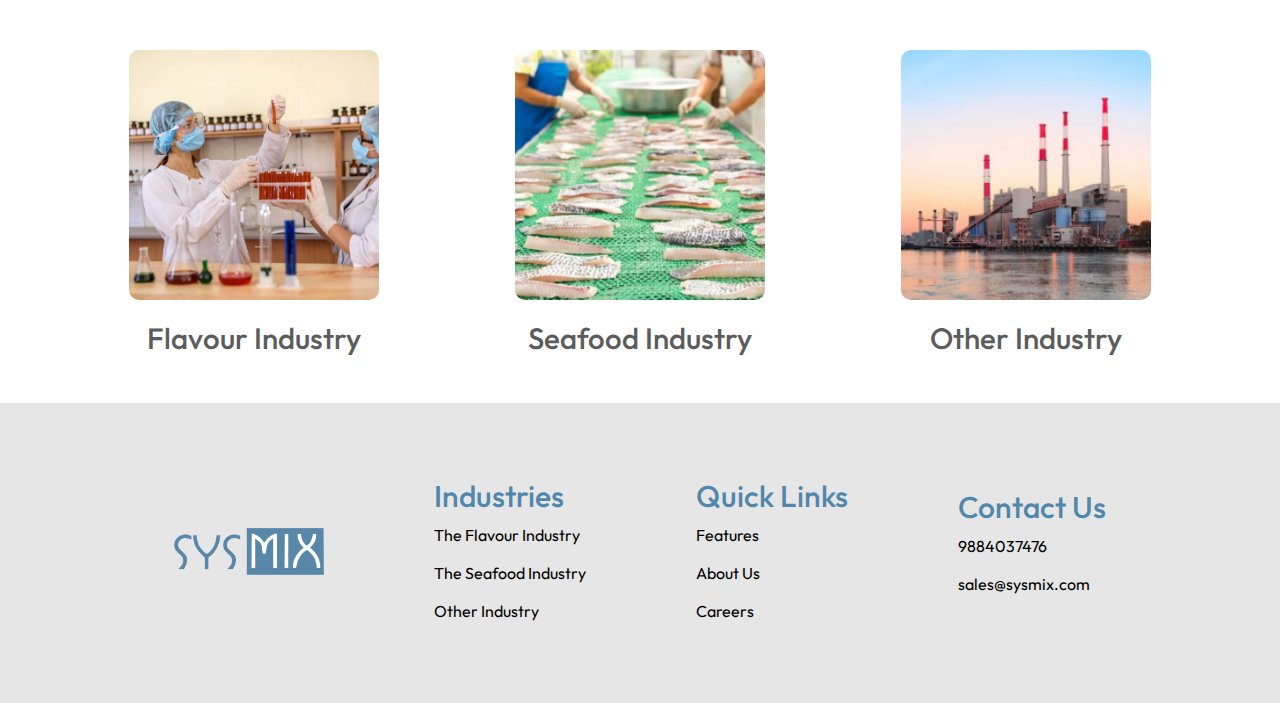
==== commit d2264f14: "last change" ====
--- a/index.html
+++ b/index.html
@@ -110,7 +110,7 @@
             <div class="flex-item-60">
                 <h2>Customized Workflows with Triggers</h2>
                 <p>For scenarios where a sales request goes through various departments and processing stages Stack|N|Trace's workflow based solution with triggers and action items, such as approvals can come in handy for streamlining business opetations.</p>
-                <img src="./images/1.png" alt="" style="position: absolute;left: 0; bottom: 0;width: 500px; height: 400px;">
+                <img src="./images/1.png" alt="" style="position: absolute;left: 0; bottom: 0;max-width: 500px; min-height: 400px;">
                 <img src="./images/Asset 16@10x.png" alt="" style="border-radius: 15px;">
                
             </div>
@@ -118,7 +118,7 @@
                 <h2>Identify Bottlenecks with Pipeline View</h2>
                 <p>Spot and resolve bottlenecks pertaining to a sales request using Stack|N|Trace's intuitive visual pipeling view where one can clearly see a request's path.Bottlenecks related to a group of requests can also be effectively troubleshooted using the pipeling view analysis for a range of requests.</p>
                 <img src="./images/Asset 22@10x.png" alt="" style="border-radius: 15px; border-radius: 50px;">
-                <img src="./images/2.png" alt="" style="position: absolute;left: 0; bottom: 0; width: 350px; height: 400px;">
+                <img src="./images/2.png" alt="" style="position: absolute;left: 0; bottom: 0; max-width: 350px; min-height: 400px;">
             </div>
         </div>
 
